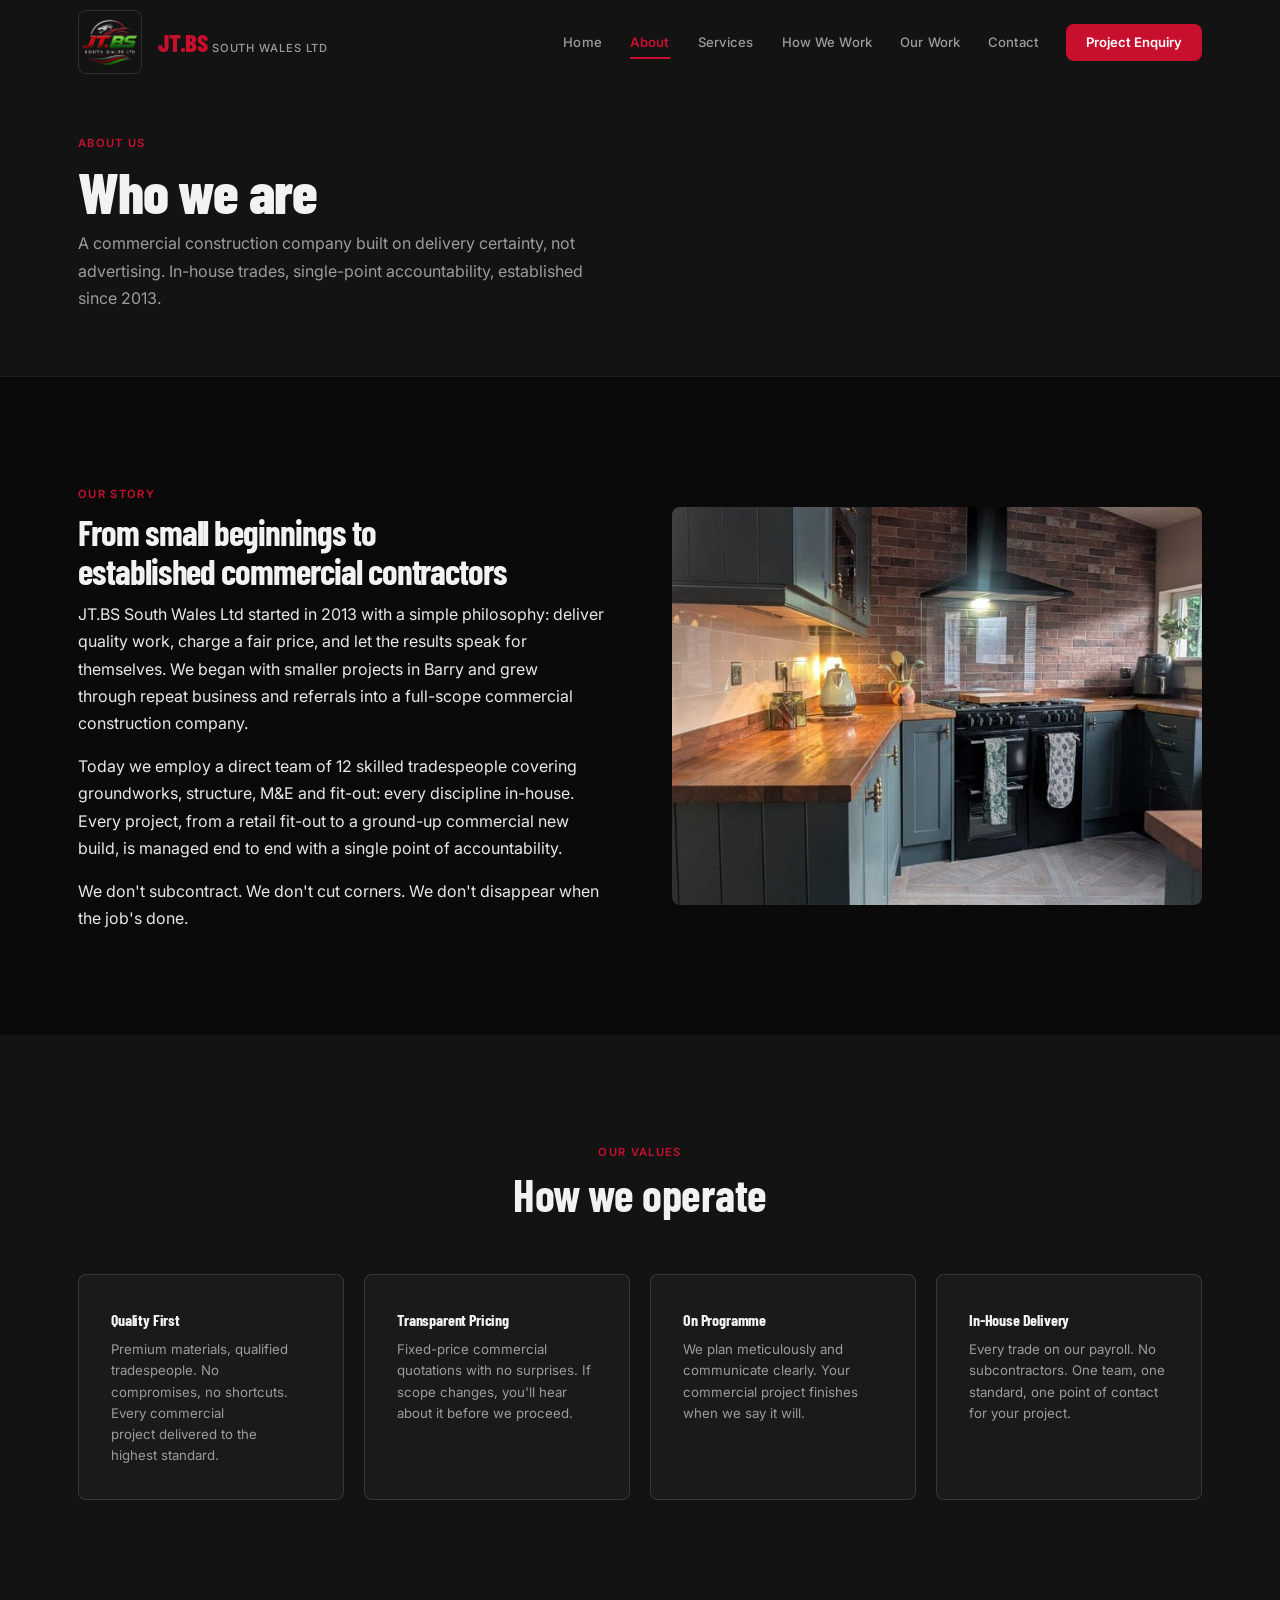
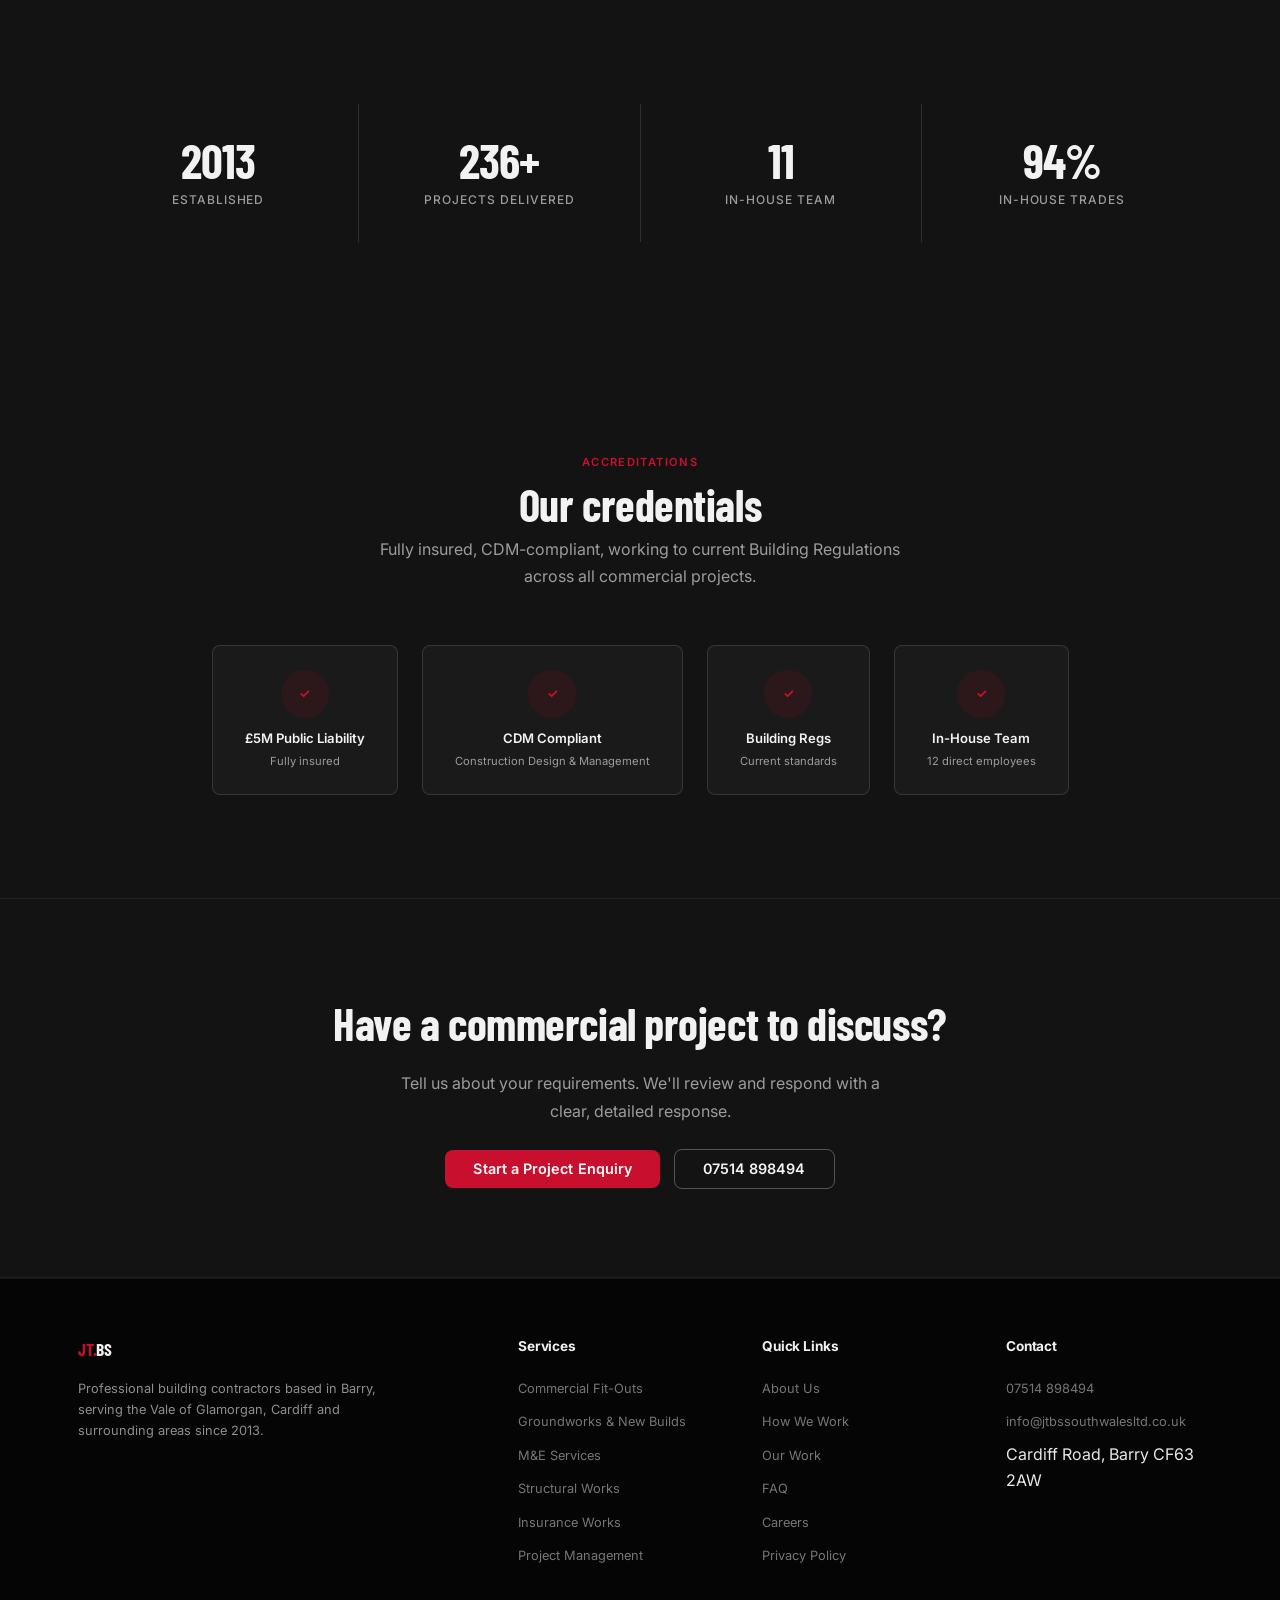
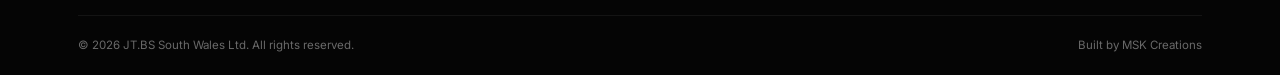
==== about.html @ ac0fc56b "Polish mobile experience, wire Web3Forms key, update contact email Gate 180-frame hero animation off" ====
<!DOCTYPE html>
<html lang="en">
<head>
<meta charset="UTF-8">
<meta name="viewport" content="width=device-width, initial-scale=1.0, viewport-fit=cover">
<title>About Us | JT.BS South Wales Ltd | Commercial Contractors</title>
<meta name="description" content="Learn about JT.BS South Wales Ltd. Commercial construction contractors serving South Wales since 2013. In-house trades across fit-out, groundworks, M&E and structural works.">
<meta name="theme-color" content="#0A0A0A">
<link rel="preconnect" href="https://fonts.googleapis.com">
<link rel="preconnect" href="https://fonts.gstatic.com" crossorigin>
<link href="https://fonts.googleapis.com/css2?family=Barlow+Condensed:wght@600;700;800;900&family=Inter:wght@400;500;600;700&display=swap" rel="stylesheet">
<link rel="stylesheet" href="css/style.css">
<link rel="icon" type="image/x-icon" href="favicon.ico">
<link rel="apple-touch-icon" sizes="180x180" href="images/apple-touch-icon.png">
</head>
<body>

<a href="#main" class="skip-link">Skip to main content</a>

<nav id="nav">
  <div class="container nav-inner">
    <a href="index.html" class="nav-logo">
      <img src="images/logo.png" alt="JT.BS South Wales Ltd">
      <div class="nav-logo-text">
        <strong>JT.BS</strong>
        <span>South Wales Ltd</span>
      </div>
    </a>
    <div class="nav-right">
      <div class="nav-links">
        <a href="index.html">Home</a>
        <a href="about.html">About</a>
        <a href="services.html">Services</a>
        <a href="process.html">How We Work</a>
        <a href="projects.html">Our Work</a>
        <a href="contact.html">Contact</a>
      </div>
      <a href="contact.html" class="nav-cta">Project Enquiry</a>
      <button class="nav-toggle" aria-label="Toggle menu" aria-expanded="false">
        <svg width="24" height="24" viewBox="0 0 24 24" fill="none" stroke="currentColor" stroke-width="2" stroke-linecap="round"><line x1="4" y1="7" x2="20" y2="7"/><line x1="4" y1="12" x2="20" y2="12"/><line x1="4" y1="17" x2="20" y2="17"/></svg>
      </button>
    </div>
  </div>
</nav>

<main id="main">

<!-- PAGE HERO -->
<section class="page-hero">
  <div class="container">
    <span class="tag">About Us</span>
    <h1>Who we are</h1>
    <p>A commercial construction company built on delivery certainty, not advertising. In-house trades, single-point accountability, established since 2013.</p>
  </div>
</section>

<!-- STORY -->
<section class="section">
  <div class="container">
    <div style="display:grid;grid-template-columns:1fr 1fr;gap:clamp(2rem,5vw,4rem);align-items:center">
      <div class="rv">
        <span class="tag">Our Story</span>
        <h2 style="font-size:clamp(1.4rem,3vw,2.2rem);font-weight:700;letter-spacing:-0.03em;line-height:1.1;margin-bottom:.65rem">From small beginnings to established commercial contractors</h2>
        <p>JT.BS South Wales Ltd started in 2013 with a simple philosophy: deliver quality work, charge a fair price, and let the results speak for themselves. We began with smaller projects in Barry and grew through repeat business and referrals into a full-scope commercial construction company.</p>
        <p>Today we employ a direct team of 12 skilled tradespeople covering groundworks, structure, M&E and fit-out: every discipline in-house. Every project, from a retail fit-out to a ground-up commercial new build, is managed end to end with a single point of accountability.</p>
        <p>We don't subcontract. We don't cut corners. We don't disappear when the job's done.</p>
      </div>
      <div class="rv rv-1">
        <img src="images/website/good-6.jpeg" alt="Commercial M&E installation project, electrical and mechanical fit-out" loading="lazy" style="border-radius:var(--radius);width:100%;aspect-ratio:4/3;object-fit:cover">
      </div>
    </div>
  </div>
</section>

<!-- VALUES -->
<section class="section section-alt">
  <div class="container">
    <div class="section-title text-center">
      <span class="tag">Our Values</span>
      <h2>How we operate</h2>
    </div>
    <div style="display:grid;grid-template-columns:repeat(4,1fr);gap:1.25rem">
      <div class="value-card rv">
        <h3>Quality First</h3>
        <p>Premium materials, qualified tradespeople. No compromises, no shortcuts. Every commercial project delivered to the highest standard.</p>
      </div>
      <div class="value-card rv rv-1">
        <h3>Transparent Pricing</h3>
        <p>Fixed-price commercial quotations with no surprises. If scope changes, you'll hear about it before we proceed.</p>
      </div>
      <div class="value-card rv rv-2">
        <h3>On Programme</h3>
        <p>We plan meticulously and communicate clearly. Your commercial project finishes when we say it will.</p>
      </div>
      <div class="value-card rv rv-3">
        <h3>In-House Delivery</h3>
        <p>Every trade on our payroll. No subcontractors. One team, one standard, one point of contact for your project.</p>
      </div>
    </div>
  </div>
</section>

<!-- STATS -->
<section class="section section-alt">
  <div class="container">
    <div class="stats-grid">
      <div class="stat-item rv"><div class="num">2013</div><div class="label">Established</div></div>
      <div class="stat-item rv rv-1"><div class="num">250+</div><div class="label">Projects Delivered</div></div>
      <div class="stat-item rv rv-2"><div class="num">12</div><div class="label">In-House Team</div></div>
      <div class="stat-item rv rv-3"><div class="num">100%</div><div class="label">In-House Trades</div></div>
    </div>
  </div>
</section>

<!-- ACCREDITATIONS -->
<section class="section section-alt">
  <div class="container">
    <div class="section-title text-center">
      <span class="tag">Accreditations</span>
      <h2>Our credentials</h2>
      <p>Fully insured, CDM-compliant, working to current Building Regulations across all commercial projects.</p>
    </div>
    <div style="display:flex;gap:1.5rem;justify-content:center;flex-wrap:wrap;text-align:center">
      <div class="accr-item"><div class="badge">✓</div><strong>£5M Public Liability</strong><span>Fully insured</span></div>
      <div class="accr-item"><div class="badge">✓</div><strong>CDM Compliant</strong><span>Construction Design & Management</span></div>
      <div class="accr-item"><div class="badge">✓</div><strong>Building Regs</strong><span>Current standards</span></div>
      <div class="accr-item"><div class="badge">✓</div><strong>In-House Team</strong><span>12 direct employees</span></div>
    </div>
  </div>
</section>

<!-- CTA -->
<section class="cta-block">
  <div class="container">
    <div class="rv">
      <h2>Have a commercial project to discuss?</h2>
      <p>Tell us about your requirements. We'll review and respond with a clear, detailed response.</p>
      <a href="contact.html" class="btn btn-red">Start a Project Enquiry</a>
      <a href="tel:+447514898494" class="btn btn-outline">07514 898494</a>
    </div>
  </div>
</section>

</main>

<footer>
  <div class="container">
    <div class="footer-grid">
      <div>
        <span class="footer-logo"><span>JT.</span>BS</span>
        <p>Professional building contractors based in Barry, serving the Vale of Glamorgan, Cardiff and surrounding areas since 2013.</p>
      </div>
      <div>
        <h4>Services</h4>
        <ul>
          <li><a href="services.html">Commercial Fit-Outs</a></li>
          <li><a href="services.html">Groundworks & New Builds</a></li>
          <li><a href="services.html">M&E Services</a></li>
          <li><a href="services.html">Structural Works</a></li>
          <li><a href="services.html">Insurance Works</a></li>
          <li><a href="services.html">Project Management</a></li>
        </ul>
      </div>
      <div>
        <h4>Quick Links</h4>
        <ul>
          <li><a href="about.html">About Us</a></li>
          <li><a href="process.html">How We Work</a></li>
          <li><a href="projects.html">Our Work</a></li>
          <li><a href="faq.html">FAQ</a></li>
          <li><a href="careers.html">Careers</a></li>
          <li><a href="privacy.html">Privacy Policy</a></li>
        </ul>
      </div>
      <div>
        <h4>Contact</h4>
        <ul>
          <li><a href="tel:+447514898494">07514 898494</a></li>
          <li><a href="mailto:info@jtbssouthwalesltd.co.uk">info@jtbssouthwalesltd.co.uk</a></li>
          <li>Cardiff Road, Barry CF63 2AW</li>
        </ul>
      </div>
    </div>
    <div class="footer-bot">
      <span>&copy; 2026 JT.BS South Wales Ltd. All rights reserved.</span>
      <span>Built by MSK Creations</span>
    </div>
  </div>
</footer>

<div class="sticky-call">
  <a href="tel:+447514898494" aria-label="Call us on 07514 898494">
    <svg viewBox="0 0 24 24" fill="none" stroke="currentColor" stroke-width="2"><path d="M22 16.92v3a2 2 0 01-2.18 2 19.79 19.79 0 01-8.63-3.07 19.5 19.5 0 01-6-6 19.79 19.79 0 01-3.07-8.67A2 2 0 014.11 2h3a2 2 0 012 1.72 12.84 12.84 0 00.7 2.81 2 2 0 01-.45 2.11L8.09 9.91a16 16 0 006 6l1.27-1.27a2 2 0 012.11-.45 12.84 12.84 0 002.81.7A2 2 0 0122 16.92z"/></svg>
    Call 07514 898494
  </a>
</div>
<script src="js/script.js"></script>
</body>
</html>
---- css/style.css ----
/* =========================================
   JT.BS South Wales Ltd - Corporate Edition
   Black / Red
   ========================================= */

/* ----- RESET & VARIABLES ----- */
*,*::before,*::after{box-sizing:border-box;margin:0;padding:0}
img{display:block;max-width:100%;height:auto}
a{color:inherit;text-decoration:none}
ul{list-style:none}
button{cursor:pointer;font:inherit}
input,textarea,select{font:inherit}

:root{
  --bg:#0A0A0A;
  --alt:#131313;
  --elevated:#1A1A1A;
  --dark:#050505;
  --red:#C8102E;
  --red-hover:#E31B23;
  --red-depth:#8B0000;
  --ink:#F2F2F2;
  --text:#E8E8E8;
  --text-lt:#C8CCD1;
  --muted:#9C9C9C;
  --white:#FFF;
  --border:rgba(255,255,255,0.12);
  --border-lt:rgba(255,255,255,0.06);
  --glass:rgba(10,10,10,0.88);
  --shadow:0 2px 8px rgba(0,0,0,0.5);
  --shadow-lg:0 14px 44px rgba(0,0,0,0.6);
  --shadow-btn:0 4px 20px rgba(200,16,46,0.25);
  --body:"Inter",-apple-system,sans-serif;
  --head:"Barlow Condensed",-apple-system,sans-serif;
  --max-w:1180px;
  --radius:8px;
  --z-sticky:100;
  --z-overlay:200;
}

:focus-visible{outline:2px solid var(--red);outline-offset:2px;border-radius:2px}
html{scroll-behavior:smooth;scroll-padding-top:72px;-webkit-text-size-adjust:100%;text-size-adjust:100%}
body{font-family:var(--body);background:var(--bg);color:var(--text);line-height:1.65;-webkit-font-smoothing:antialiased;overflow-x:hidden}
a,button,[role="button"],input,select,textarea{-webkit-tap-highlight-color:transparent;tap-highlight-color:transparent}

/* ----- UTILITY ----- */
.container{width:100%;max-width:var(--max-w);margin:0 auto;padding:0 28px}
.sr-only{position:absolute;width:1px;height:1px;margin:-1px;overflow:hidden;clip:rect(0,0,0,0);white-space:nowrap;border:0}
.section{padding:clamp(4.5rem,8vw,7rem) 0}
.section-alt{background:var(--alt)}
.section-title{margin-bottom:clamp(2.5rem,5vw,3.5rem)}
.section-title h2{font-size:clamp(1.8rem,3.5vw,2.8rem);font-weight:700;font-family:var(--head);letter-spacing:-0.01em;line-height:1.05;margin-bottom:.5rem;color:var(--ink)}
.section-title p{font-size:1rem;color:var(--muted);max-width:560px;line-height:1.65}
.tag{display:inline-flex;align-items:center;gap:6px;font-size:.7rem;font-weight:600;text-transform:uppercase;letter-spacing:.12em;color:var(--red);margin-bottom:.6rem}
.text-center{text-align:center}
.section-title.text-center p{margin:0 auto;text-align:center}
.chrome{color:var(--ink)}

/* ----- TYPOGRAPHY ----- */
h1,h2,h3{font-family:var(--head);color:var(--ink);text-wrap:balance}
h1{letter-spacing:-0.02em}
h2{letter-spacing:-0.01em}
p{color:var(--text);max-width:65ch;line-height:1.7;text-wrap:pretty}
p+p{margin-top:1rem}

/* ----- SKIP LINK ----- */
.skip-link{position:fixed;top:-100%;left:16px;z-index:1000;background:var(--dark);color:#FFF;padding:12px 20px;border-radius:var(--radius);font-weight:600;font-size:.85rem;border:1px solid rgba(255,255,255,0.15);transition:top .25s}
.skip-link:focus{top:16px}

/* ----- LEGAL / PRIVACY ----- */
.legal-content{max-width:720px;margin:0 auto}
.legal-content h2{font-size:1.5rem;font-weight:700;color:var(--ink);letter-spacing:-0.01em;margin-bottom:.5rem;margin-top:2.5rem}
.legal-content h2:first-child{margin-top:0}
.legal-content p{font-size:.92rem;color:var(--text-lt);line-height:1.7;margin-bottom:.75rem}
.legal-content ul{margin-bottom:1rem;padding-left:1.25rem}
.legal-content ul li{font-size:.92rem;color:var(--text-lt);line-height:1.7;list-style:disc;margin-bottom:.25rem}
.legal-content strong{color:var(--ink)}

/* ----- BUTTONS ----- */
.btn{display:inline-flex;align-items:center;justify-content:center;gap:.6rem;padding:.75rem 1.75rem;border-radius:var(--radius);font-weight:600;font-size:.9rem;border:none;transition:all .3s;letter-spacing:.005em;line-height:1}
.btn-red{background:var(--red);color:var(--white)}
.btn-red:hover{background:var(--red-hover);box-shadow:var(--shadow-btn)}
.btn-outline{background:transparent;color:var(--ink);border:1.5px solid rgba(255,255,255,0.28)}
.btn-outline:hover{background:var(--ink);color:var(--bg);border-color:var(--ink)}
.btn-outline-dark{background:transparent;color:var(--text);border:1.5px solid var(--border)}
.btn-outline-dark:hover{border-color:var(--text);background:var(--elevated);color:var(--ink)}

/* ----- NAVIGATION ----- */
nav{position:fixed;top:0;left:0;width:100%;z-index:var(--z-sticky);padding:.65rem 0;transition:all .35s}
nav.scrolled{background:var(--glass);backdrop-filter:blur(16px);-webkit-backdrop-filter:blur(16px);border-bottom:1px solid var(--border);padding:.5rem 0}
.nav-inner{display:flex;align-items:center;justify-content:space-between}
.nav-logo{display:flex;align-items:center;gap:16px;color:var(--ink)}
.nav-logo img{width:64px;height:64px;border-radius:8px;object-fit:cover;border:1px solid var(--border)}
.nav-logo-text{line-height:1.2}
.nav-logo-text strong{font-family:var(--head);font-size:1.55rem;font-weight:800;letter-spacing:-0.01em;color:var(--red)}
.nav-logo-text span{font-size:.7rem;font-weight:500;color:var(--muted);text-transform:uppercase;letter-spacing:.08em}
.nav-right{display:flex;align-items:center;gap:1.75rem}
.nav-links{display:flex;gap:1.75rem}
.nav-links a{font-size:.82rem;font-weight:500;color:var(--muted);transition:color .3s;padding:.25rem 0;letter-spacing:.01em;position:relative}
body:has(.hero) .nav-links a{color:rgba(255,255,255,0.8)}
body:has(.hero) .nav-links a.active{color:var(--red)}
body:has(.hero) .nav-links a:hover{color:#fff}
body:has(.hero) nav.scrolled .nav-links a{color:var(--muted)}
body:has(.hero) nav.scrolled .nav-links a:hover{color:var(--muted)}
.nav-links a::after{content:'';position:absolute;bottom:-2px;left:0;width:100%;height:2px;background:var(--red);transform:scaleX(0);transform-origin:right;transition:transform .35s cubic-bezier(.22,1,.36,1)}
.nav-links a:hover::after{transform:scaleX(1);transform-origin:left}
.nav-links a.active::after{transform:scaleX(1);background:var(--red)}
.nav-links a:hover{color:var(--ink)}
.nav-links a.active{color:var(--red);font-weight:600}
.nav-cta{font-size:.82rem;font-weight:600;padding:.5rem 1.25rem;background:var(--red);color:var(--white);border-radius:var(--radius);transition:all .3s;white-space:nowrap}
.nav-cta:hover{background:var(--red-hover)}
.nav-toggle{display:none;background:none;border:none;color:var(--muted);padding:6px}
body:has(.hero) .nav-toggle{color:rgba(255,255,255,0.7)}
body:has(.hero) nav.scrolled .nav-toggle{color:var(--muted)}
.nav-toggle svg{display:block}

/* ----- HERO ----- */
.hero{min-height:100dvh;display:flex;align-items:center;position:relative;overflow:hidden;background:var(--dark)}
.hero-bg{position:absolute;inset:0;z-index:0}
.hero-bg img{width:100%;height:100%;object-fit:cover}
.hero-bg::after{content:'';position:absolute;inset:0;background:linear-gradient(135deg,rgba(10,10,10,0.92) 0%,rgba(10,10,10,0.6) 50%,rgba(10,10,10,0.3) 100%);z-index:1}
.hero-content{position:relative;z-index:2;padding-top:4rem}
.hero h1{font-size:clamp(2.8rem,6vw,5rem);font-weight:800;color:#FFF;letter-spacing:-0.02em;line-height:1.02;margin-bottom:1rem;max-width:850px;text-transform:uppercase}
.hero h1 .accent{color:var(--red)}
.hero p{font-size:clamp(1rem,1.3vw,1.12rem);color:rgba(255,255,255,0.65);max-width:500px;margin-bottom:2rem;line-height:1.7}
.hero-actions{display:flex;gap:1rem;flex-wrap:wrap;margin-bottom:3rem}
.hero-stats{display:flex;gap:0;padding-top:2rem;border-top:1px solid rgba(255,255,255,0.12)}
.hero-stat{padding:0 2.5rem;border-right:1px solid rgba(255,255,255,0.12)}
.hero-stat:first-child{padding-left:0}
.hero-stat:last-child{padding-right:0;border-right:none}
.hero-stat strong{display:block;font-size:1.8rem;font-weight:700;color:#FFF;line-height:1;letter-spacing:-0.02em;font-family:var(--head)}
.hero-stat span{font-size:.72rem;color:rgba(255,255,255,0.5);margin-top:4px;display:block;font-weight:500;text-transform:uppercase;letter-spacing:.08em}

/* ----- PAGE HERO ----- */
.page-hero{background:var(--alt);border-bottom:1px solid var(--border-lt);padding:clamp(7rem,10vw,9rem) 0 clamp(3.5rem,5vw,4.5rem)}
.page-hero h1{font-size:clamp(2.4rem,4.5vw,3.6rem);font-weight:800;color:var(--ink);letter-spacing:-0.02em;line-height:1.02;margin-bottom:.6rem}
.page-hero p{font-size:1rem;color:var(--muted);max-width:540px}

/* ----- SERVICE MINI (HOME) ----- */
.services-strip{display:grid;grid-template-columns:repeat(4,1fr);gap:1.25rem}
.service-mini{background:var(--elevated);border:1px solid var(--border);border-radius:var(--radius);padding:2rem 1.75rem;position:relative;overflow:hidden;transition:all .35s}
.service-mini::before{content:'';position:absolute;top:0;left:0;right:0;height:3px;background:var(--red);transform:scaleX(0);transform-origin:left;transition:transform .4s cubic-bezier(.22,1,.36,1)}
.service-mini:hover::before{transform:scaleX(1)}
.service-mini:hover{border-color:rgba(200,16,46,0.3);box-shadow:var(--shadow-lg);transform:translateY(-4px)}
.service-mini .icon{width:40px;height:40px;border-radius:var(--radius);background:rgba(200,16,46,0.1);display:flex;align-items:center;justify-content:center;margin-bottom:1rem;color:var(--red)}
.service-mini .icon svg{width:20px;height:20px}
.service-mini h3{font-size:1.1rem;font-weight:700;margin-bottom:.35rem;letter-spacing:-0.01em;color:var(--ink)}
.service-mini p{font-size:.83rem;color:var(--muted);line-height:1.6}

/* ----- SERVICE DETAIL CARDS ----- */
.service-card{display:grid;grid-template-columns:300px 1fr;gap:2rem;align-items:start;background:var(--elevated);border:1px solid var(--border);border-radius:var(--radius);padding:2rem;position:relative;overflow:hidden;transition:all .35s}
.service-card::before{content:'';position:absolute;top:0;left:0;width:100%;height:3px;background:var(--red)}
.service-card:hover{border-color:rgba(200,16,46,0.2);box-shadow:var(--shadow-lg)}
.service-card-img{width:100%;aspect-ratio:4/3;object-fit:cover;border-radius:calc(var(--radius) - 2px)}
.service-card h3{font-size:1.25rem;font-weight:700;margin-bottom:.45rem;letter-spacing:-0.01em;color:var(--ink)}
.service-card p{font-size:.88rem;color:var(--muted);margin-bottom:.75rem;line-height:1.65}
.service-card ul{display:grid;grid-template-columns:1fr 1fr;gap:.35rem .75rem}
.service-card ul li{font-size:.83rem;color:var(--text-lt);padding-left:1.1rem;position:relative;font-weight:500}
.service-card ul li::before{content:'';position:absolute;left:0;top:7px;width:5px;height:5px;border-radius:50%;background:var(--red);opacity:.6}

/* ----- PROJECT FILTER ----- */
.filter-bar{display:flex;gap:.5rem;justify-content:center;flex-wrap:wrap;margin-bottom:1.5rem}
.filter-btn{padding:.45rem 1.1rem;border:1.5px solid var(--border);background:var(--elevated);color:var(--muted);border-radius:50px;font-size:.78rem;font-weight:600;cursor:pointer;transition:all .3s}
.filter-btn:hover{border-color:var(--red);color:var(--red)}
.filter-btn.active{background:var(--red);color:var(--white);border-color:var(--red)}
.gallery-grid .project-card{transition:opacity .4s,transform .4s}

/* ----- GALLERY ----- */
.gallery-grid{display:grid;grid-template-columns:1fr 1fr 1fr;gap:1.25rem}

/* ----- VIDEO GRID ----- */
.video-grid{display:grid;grid-template-columns:1fr 1fr;gap:1.25rem;max-width:760px;margin:0 auto}
.video-card{background:var(--dark);border-radius:var(--radius);overflow:hidden;aspect-ratio:16/9;border:1px solid var(--border-lt)}
.video-card video{width:100%;height:100%;object-fit:cover;display:block}
.project-card{position:relative;border-radius:var(--radius);overflow:hidden;aspect-ratio:16/10;cursor:pointer;background:var(--elevated);border:1px solid var(--border-lt)}
.project-card img{width:100%;height:100%;object-fit:cover;transition:transform .7s}
.project-card:hover img{transform:scale(1.06)}
.project-card .overlay{position:absolute;inset:0;background:linear-gradient(to top,rgba(10,10,10,0.95) 0%,rgba(10,10,10,0.35) 60%,transparent 100%);opacity:0;transition:opacity .35s;display:flex;flex-direction:column;justify-content:flex-end;padding:1.5rem}
.project-card:hover .overlay{opacity:1}
.project-card .overlay h3{color:var(--white);font-size:1rem;font-weight:700}
.project-card .overlay p{color:rgba(255,255,255,0.5);font-size:.8rem;margin-top:3px}
.project-card .overlay .project-tag{display:inline-block;padding:2px 10px;border-radius:20px;background:var(--red);color:var(--white);font-size:.62rem;font-weight:600;text-transform:uppercase;letter-spacing:.06em;margin-bottom:.4rem;width:fit-content}
/* Touch devices have no hover — keep the project card overlay visible */
@media(hover:none),(pointer:coarse){
  .project-card .overlay{opacity:1}
}

/* ----- STATS ----- */
.stats-grid{display:flex;gap:0;justify-content:center}
.stat-item{text-align:center;padding:2rem 3rem;border-right:1px solid var(--border);flex:1}
.stat-item:last-child{border-right:none}
.stat-item .num{font-size:clamp(2rem,4vw,3rem);font-weight:700;color:var(--ink);line-height:1;letter-spacing:-0.02em;font-family:var(--head)}
.stat-item .label{font-size:.75rem;color:var(--muted);margin-top:6px;font-weight:500;text-transform:uppercase;letter-spacing:.08em}

/* ----- VALUE CARDS ----- */
.value-card{background:var(--elevated);border:1px solid var(--border);border-radius:var(--radius);padding:2rem;transition:all .35s}
.value-card:hover{box-shadow:var(--shadow-lg);transform:translateY(-3px);border-color:rgba(200,16,46,0.2)}
.value-card h3{font-size:1rem;font-weight:700;margin-bottom:.35rem;letter-spacing:-0.01em;color:var(--ink)}
.value-card p{font-size:.83rem;color:var(--muted);line-height:1.6}

/* ----- TESTIMONIALS ----- */
.testi{background:var(--elevated);border-radius:var(--radius);padding:1.75rem 1.75rem 1.75rem 2.25rem;position:relative;transition:all .35s;border-left:4px solid var(--red)}
.testi:hover{box-shadow:var(--shadow-lg);transform:translateY(-3px);border-left-color:var(--red-hover)}
.testi blockquote{font-size:1rem;color:var(--text);line-height:1.75;margin-bottom:1rem;font-style:normal}
.testi blockquote::before{content:'\201C';color:var(--red);font-size:2.2rem;font-weight:800;font-family:var(--head);margin-right:4px;line-height:0;vertical-align:-6px;display:inline}
.testi footer{font-size:.95rem;font-weight:700;color:var(--red);padding-top:.65rem}
.testi footer span{display:block;font-weight:400;color:var(--muted);font-size:.78rem;margin-top:3px}

/* ----- ACCREDITATIONS ----- */
.accr-strip{display:flex;gap:1.5rem;justify-content:center;flex-wrap:wrap}
.accr-item{text-align:center;padding:1.5rem 2rem;background:var(--elevated);border:1px solid var(--border);border-radius:var(--radius);min-width:120px;transition:all .3s}
.accr-item:hover{box-shadow:var(--shadow);transform:translateY(-2px);border-color:rgba(200,16,46,0.2)}
.accr-item .badge{width:48px;height:48px;margin:0 auto .65rem;background:rgba(200,16,46,0.1);border-radius:50%;display:flex;align-items:center;justify-content:center;font-size:.8rem;font-weight:700;color:var(--red)}
.accr-item strong{display:block;font-size:.82rem;color:var(--ink);font-weight:600;margin-bottom:2px}
.accr-item span{font-size:.7rem;color:var(--muted);display:block}

/* ----- STICKY CALL BUTTON (mobile) ----- */
.sticky-call{display:none;position:fixed;bottom:0;left:0;width:100%;z-index:999;background:var(--dark);border-top:2px solid var(--red);padding:0}
.sticky-call a{display:flex;align-items:center;justify-content:center;gap:.5rem;padding:.75rem 1rem;color:#fff;font-size:.95rem;font-weight:700;font-family:var(--body);text-decoration:none;width:100%;min-height:48px}
.sticky-call a svg{width:18px;height:18px;flex-shrink:0}
.sticky-call a:hover{background:rgba(255,255,255,0.05)}

/* ----- CTA ----- */
.cta-block{background:var(--alt);border-top:1px solid var(--border-lt);border-bottom:1px solid var(--border-lt);padding:clamp(4rem,7vw,5.5rem) 0;text-align:center}
.cta-block h2{color:var(--ink);font-size:clamp(1.8rem,3.5vw,2.8rem);font-weight:700;letter-spacing:-0.01em;margin-bottom:.6rem}
.cta-block p{color:var(--muted);margin:0 auto 1.5rem;max-width:480px;font-size:1rem}
.cta-block .btn-red{margin-right:.6rem}

/* ----- CONTACT FORM ----- */
.contact-grid{display:grid;grid-template-columns:1fr 1fr;gap:3rem;align-items:start}
.form-group{margin-bottom:1.15rem}
.form-group label{display:block;font-size:.82rem;font-weight:600;color:var(--text-lt);margin-bottom:.3rem}
.form-group input,.form-group textarea,.form-group select{width:100%;padding:.7rem .9rem;border:1px solid var(--border);border-radius:var(--radius);font-size:.88rem;color:var(--text-lt);background:var(--elevated);transition:border-color .25s,box-shadow .25s}
.form-group input:focus,.form-group textarea:focus,.form-group select:focus{outline:none;border-color:var(--red);box-shadow:0 0 0 3px rgba(200,16,46,0.12)}
.form-group textarea{min-height:120px;resize:vertical}
.form-group input::placeholder,.form-group textarea::placeholder{color:var(--muted)}
.cd-item{display:flex;gap:1rem;margin-bottom:1.25rem}
.cd-item .icon{width:40px;height:40px;border-radius:50%;background:rgba(200,16,46,0.1);display:flex;align-items:center;justify-content:center;flex-shrink:0;color:var(--red)}
.cd-item .icon svg{width:16px;height:16px}
.cd-item h3{font-size:.9rem;font-weight:700;margin-bottom:.15rem;color:var(--ink)}
.cd-item p{font-size:.82rem;color:var(--muted);line-height:1.5}
.cd-item a{color:var(--red);font-weight:600;transition:color .25s}
.cd-item a:hover{color:var(--red-hover)}

/* ----- FAQ ----- */
.faq-list{max-width:760px;margin:0 auto;display:flex;flex-direction:column;gap:.5rem}
.faq-item{border:1px solid var(--border);border-radius:var(--radius);overflow:hidden;background:var(--elevated);transition:border-color .3s}
.faq-item:hover{border-color:rgba(200,16,46,0.2)}
.faq-item details{transition:all .3s}
.faq-item summary{list-style:none;display:flex;align-items:center;justify-content:space-between;gap:.75rem;padding:1.15rem 1.5rem;cursor:pointer;font-weight:600;font-size:.93rem;color:var(--ink);letter-spacing:.005em;transition:color .3s}
.faq-item summary::-webkit-details-marker{display:none}
.faq-item summary:hover{color:var(--red)}
.faq-item summary svg{flex-shrink:0;transition:transform .35s cubic-bezier(.22,1,.36,1);color:var(--muted)}
.faq-item details[open] summary svg{transform:rotate(-180deg)}
.faq-item details[open] summary{color:var(--red)}
.faq-answer{padding:0 1.5rem 1.15rem;border-top:1px solid var(--border-lt)}
.faq-answer p{font-size:.88rem;color:var(--muted);line-height:1.7;margin-top:1rem}

/* ----- PROCESS STEPS ----- */
.process-steps{max-width:780px;margin:0 auto;display:flex;flex-direction:column;gap:.5rem}
.process-step{display:flex;gap:1.5rem;padding:1.75rem 2rem;background:var(--elevated);border:1px solid var(--border);border-radius:var(--radius);transition:all .35s;align-items:flex-start}
.process-step:hover{box-shadow:var(--shadow-lg);border-color:rgba(200,16,46,0.2);transform:translateX(4px)}
.ps-num{font-family:var(--head);font-size:2.2rem;font-weight:900;color:var(--red);line-height:1;flex-shrink:0;min-width:48px;letter-spacing:-0.03em}
.ps-body h3{font-size:1.15rem;font-weight:700;margin-bottom:.25rem;color:var(--ink);letter-spacing:-0.01em}
.ps-body p{font-size:.88rem;color:var(--muted);line-height:1.65}

/* ----- FOOTER ----- */
footer{background:var(--dark);border-top:1px solid rgba(255,255,255,0.06);padding:3.5rem 0 0}
.footer-grid{display:grid;grid-template-columns:2fr 1fr 1fr 1fr;gap:3rem}
footer h4{font-size:.85rem;font-weight:700;color:#F0F0F0;margin-bottom:1rem;letter-spacing:-0.01em}
footer p{font-size:.8rem;color:rgba(255,255,255,0.55);max-width:300px;line-height:1.65}
footer ul li{margin-bottom:.45rem}
footer ul a{color:rgba(255,255,255,0.45);font-size:.8rem;transition:color .3s}
footer ul a:hover{color:#FFF}
.footer-bot{border-top:1px solid rgba(255,255,255,0.06);margin-top:2.5rem;padding:1.25rem 0;display:flex;justify-content:space-between;align-items:center;font-size:.72rem;color:rgba(255,255,255,0.4);flex-wrap:wrap;gap:1rem}
.footer-logo{font-family:var(--head);font-weight:700;color:#F0F0F0;font-size:1.1rem;letter-spacing:-0.01em;margin-bottom:.85rem;display:block}
.footer-logo span{color:var(--red)}

/* ----- BEFORE/AFTER SLIDER ----- */
.ba-carousel{position:relative;max-width:620px;margin:0 auto;min-height:220px}
.ba-carousel .ba-container{position:absolute;inset:0;width:100%;opacity:0;visibility:hidden;pointer-events:none;transition:opacity .4s ease,visibility .4s ease}
.ba-carousel .ba-container.active{position:relative;opacity:1;visibility:visible;pointer-events:auto}
.ba-container{position:relative;overflow:hidden;cursor:ew-resize;user-select:none;-webkit-user-select:none;border-radius:12px;aspect-ratio:16/11;min-height:200px;background:var(--dark)}
.ba-nav{display:flex;align-items:center;justify-content:center;gap:1.25rem;margin-top:1.25rem}
.ba-nav-btn{display:inline-flex;align-items:center;gap:.35rem;background:none;border:1px solid var(--border);border-radius:8px;padding:.5rem 1.1rem;font-family:var(--body);font-size:.85rem;font-weight:600;color:var(--muted);cursor:pointer;transition:all .25s ease}
.ba-nav-btn:hover{color:var(--ink);border-color:var(--red)}
.ba-nav-btn:active{transform:scale(.97)}
.ba-dots{display:flex;gap:.55rem}
.ba-dot{width:10px;height:10px;border-radius:50%;border:1.5px solid rgba(255,255,255,.35);background:transparent;cursor:pointer;padding:0;transition:all .3s ease}
.ba-dot:hover{border-color:var(--red)}
.ba-dot.active{background:var(--red);border-color:var(--red)}
.ba-before{position:absolute;inset:0;z-index:1}
.ba-container img{position:absolute;top:0;left:0;width:100%;height:100%;object-fit:cover;pointer-events:none;display:block}
.ba-after{position:absolute;top:0;right:0;bottom:0;width:50%;overflow:hidden;z-index:2}
.ba-handle{position:absolute;top:50%;left:50%;z-index:4;width:44px;height:44px;border-radius:50%;background:#fff;border:2px solid #fff;display:flex;align-items:center;justify-content:center;cursor:ew-resize;color:#111;box-shadow:0 2px 8px rgba(0,0,0,.3);transition:transform .25s,box-shadow .25s;padding:0;transform:translate(-50%,-50%)}
.ba-handle:hover{box-shadow:0 4px 16px rgba(0,0,0,.4);transform:translate(-50%,-50%) scale(1.1)}
.ba-handle svg{width:20px;height:20px}
.ba-label{position:absolute;bottom:1rem;z-index:3;padding:.35rem .85rem;background:rgba(0,0,0,.6);color:#fff;font-size:.75rem;font-weight:500;border-radius:6px;backdrop-filter:blur(4px);-webkit-backdrop-filter:blur(4px);pointer-events:none;text-transform:uppercase;letter-spacing:.06em}
.ba-label-left{left:1rem}
.ba-label-right{right:1rem}
@media(prefers-reduced-motion:reduce){
  .ba-container{cursor:default}
  .ba-handle{opacity:0;pointer-events:none}
}

/* ----- ANIMATIONS ----- */
@media(prefers-reduced-motion:no-preference){
  .rv{opacity:0;transform:translateY(24px);transition:opacity .65s cubic-bezier(.22,1,.36,1),transform .65s cubic-bezier(.22,1,.36,1)}
  .rv.vis{opacity:1;transform:translateY(0)}
  .rv-right{transform:translateX(56px)}
  .rv-1{transition-delay:.08s}
  .rv-2{transition-delay:.16s}
  .rv-3{transition-delay:.24s}
  .rv-4{transition-delay:.32s}
}
@media(prefers-reduced-motion:reduce){
  .rv{opacity:1;transform:none}
}

/* ===== RESPONSIVE ===== */
@media(max-width:1100px){
  .services-strip,.footer-grid{grid-template-columns:1fr 1fr}
}
@media(max-width:1024px){
  .gallery-grid{grid-template-columns:1fr 1fr}
  .video-grid{grid-template-columns:1fr 1fr}
  .service-card{grid-template-columns:1fr}
  .service-card-img{aspect-ratio:16/8}
  .stats-grid{gap:0}
  .stat-item{padding:1.5rem 2rem}
}
@media(max-width:900px){
  .nav-links{display:none}
  .nav-toggle{display:block;width:44px;height:44px}
  html.nav-open,html.nav-open body{overflow:hidden}
  .nav-open .nav-links{display:flex;flex-direction:column;position:fixed;top:0;left:0;width:100vw;height:100dvh;background:var(--bg);justify-content:center;align-items:center;gap:2.5rem;z-index:200}
  .nav-open .nav-links a{font-size:1.1rem;color:var(--muted)}
  .nav-open .nav-links a.active{color:var(--red)}
  .nav-open .nav-toggle{position:relative;z-index:201}
  .contact-grid{grid-template-columns:1fr}
  .stats-grid{flex-wrap:wrap}
  .stat-item{border-right:none;padding:1rem 1.5rem;flex:1 1 45%}
  .stat-item:nth-child(2){border-right:none}
  .hero-stats{gap:1.5rem;flex-wrap:wrap}
  .hero-stat{padding:0 1.5rem}
  .service-card ul{grid-template-columns:1fr}
  div[style*="grid-template-columns:1fr 1fr"][style*="gap:clamp"]{grid-template-columns:1fr!important}
  div[style*="grid-template-columns:repeat(4,1fr)"]{grid-template-columns:1fr 1fr!important;gap:1rem!important}
}
@media(max-width:600px){
  .gallery-grid,.video-grid,.services-strip,.footer-grid{grid-template-columns:1fr}
  .container{padding:0 20px}
  input,textarea,select{font-size:16px}
  .sticky-call{padding-bottom:env(safe-area-inset-bottom,0px)}
  .filter-btn{min-height:40px;display:inline-flex;align-items:center;justify-content:center}
  .ba-dot{width:16px;height:16px}
  .stats-grid{flex-direction:column;gap:0}
  .stat-item{border-right:none;border-bottom:1px solid var(--border);padding:1.25rem;flex:1 1 auto}
  .stat-item:last-child{border-bottom:none}
  .hero-stats{flex-direction:column;gap:.75rem}
  .hero-stat{padding:.75rem 0;border-right:none;border-bottom:1px solid var(--border)}
  .hero-stat:last-child{border-bottom:none}
  .hero-actions{flex-direction:column}
  .hero-actions .btn{width:100%;justify-content:center;min-height:44px}
  .nav-cta{display:none}
  .cta-block .btn{width:100%;justify-content:center;margin-bottom:.5rem;min-height:44px}
  .cta-block .btn-red{margin-right:0}
  .sticky-call{display:flex}
  .footer-bot{padding-bottom:3.5rem}
  .footer-bot{flex-direction:column;text-align:center}
  .hero h1{font-size:2.4rem}
  .sticky-call{display:flex}
  .page-hero h1{font-size:2rem}
  .service-card{grid-template-columns:1fr}
  /* collapse inline 4-col values to 1 col */
  div[style*="grid-template-columns:repeat(4,1fr)"]{grid-template-columns:1fr!important}
  /* collapse inline 2-col grids without gap:clamp */
  div[style*="grid-template-columns:1fr 1fr"]{grid-template-columns:1fr!important}
  /* process steps: tighter padding on mobile */
  .process-step{padding:1.25rem 1.25rem}
  /* filter bar: tighter buttons on mobile */
  .filter-btn{padding:.35rem .85rem;font-size:.72rem}
  /* faq items: tighter padding on mobile */
  .faq-item summary{padding:.9rem 1.1rem}
  .faq-answer{padding:0 1.1rem .9rem}
}
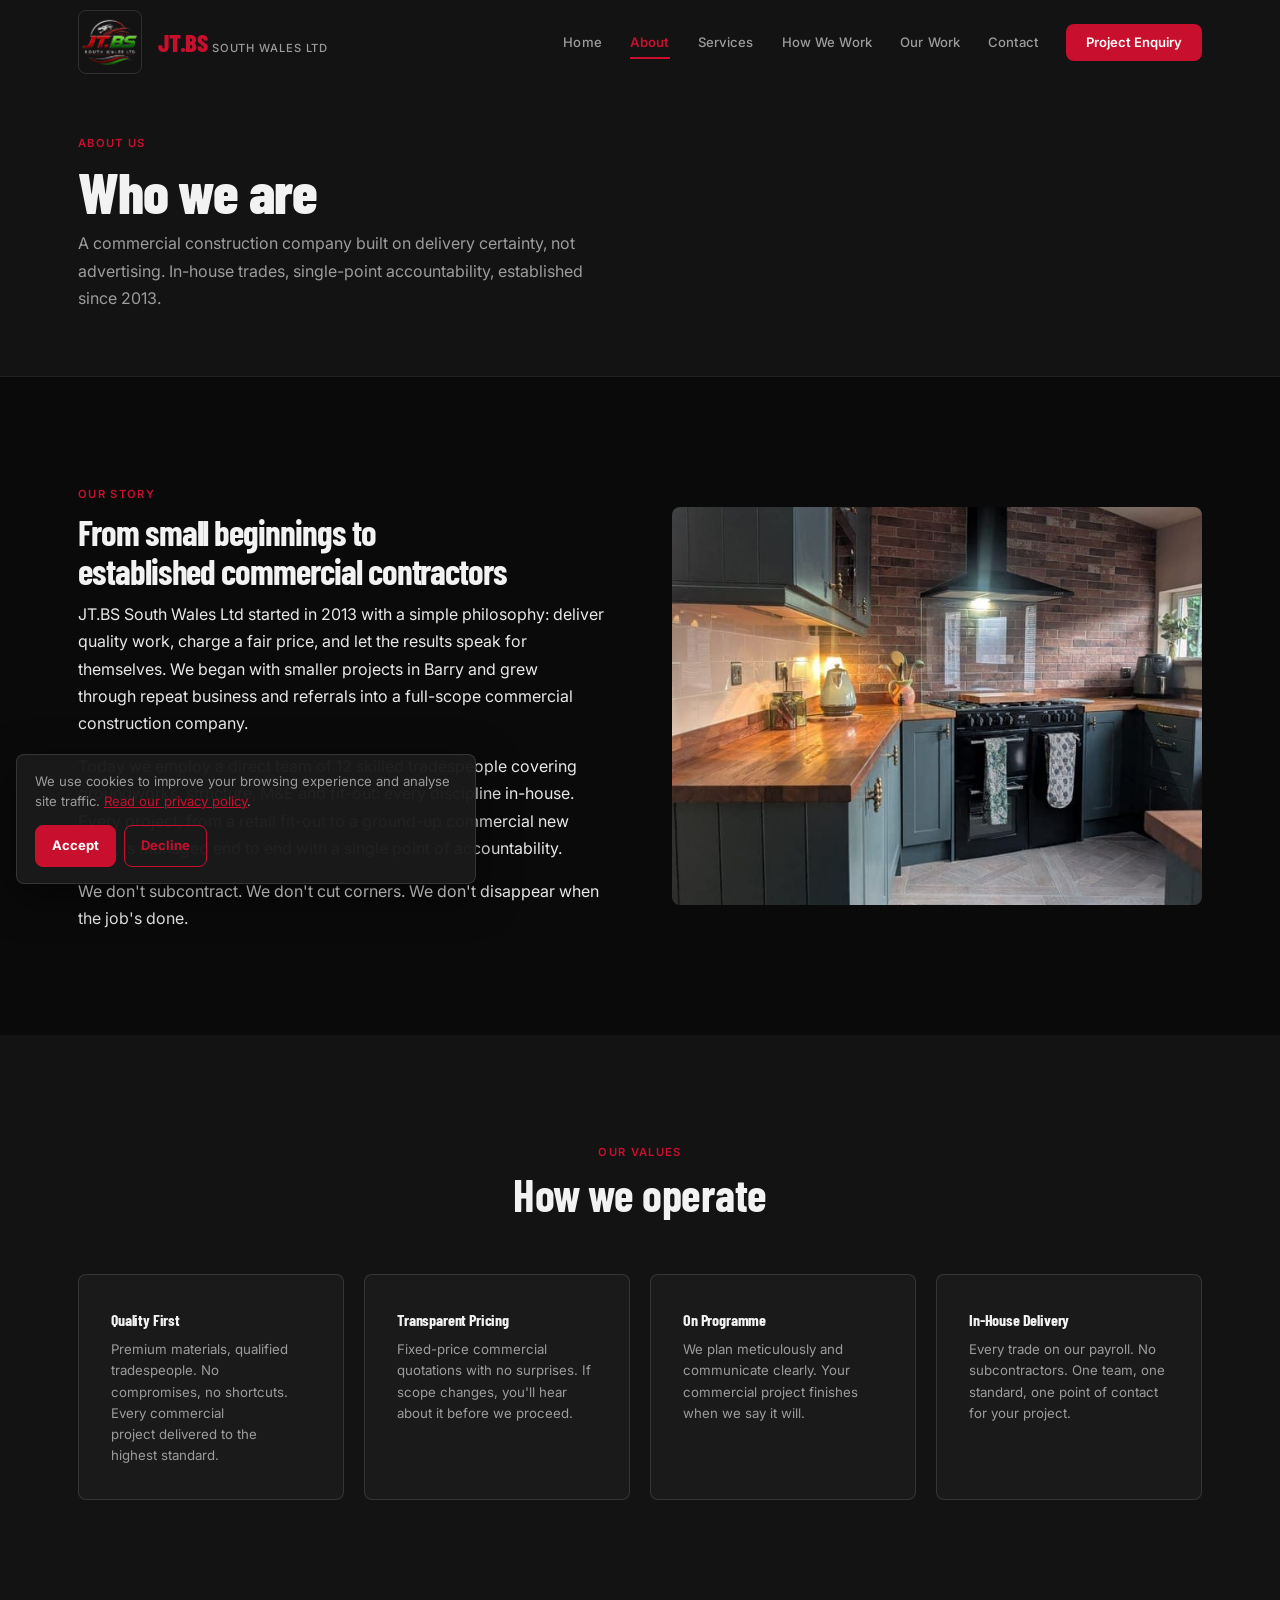
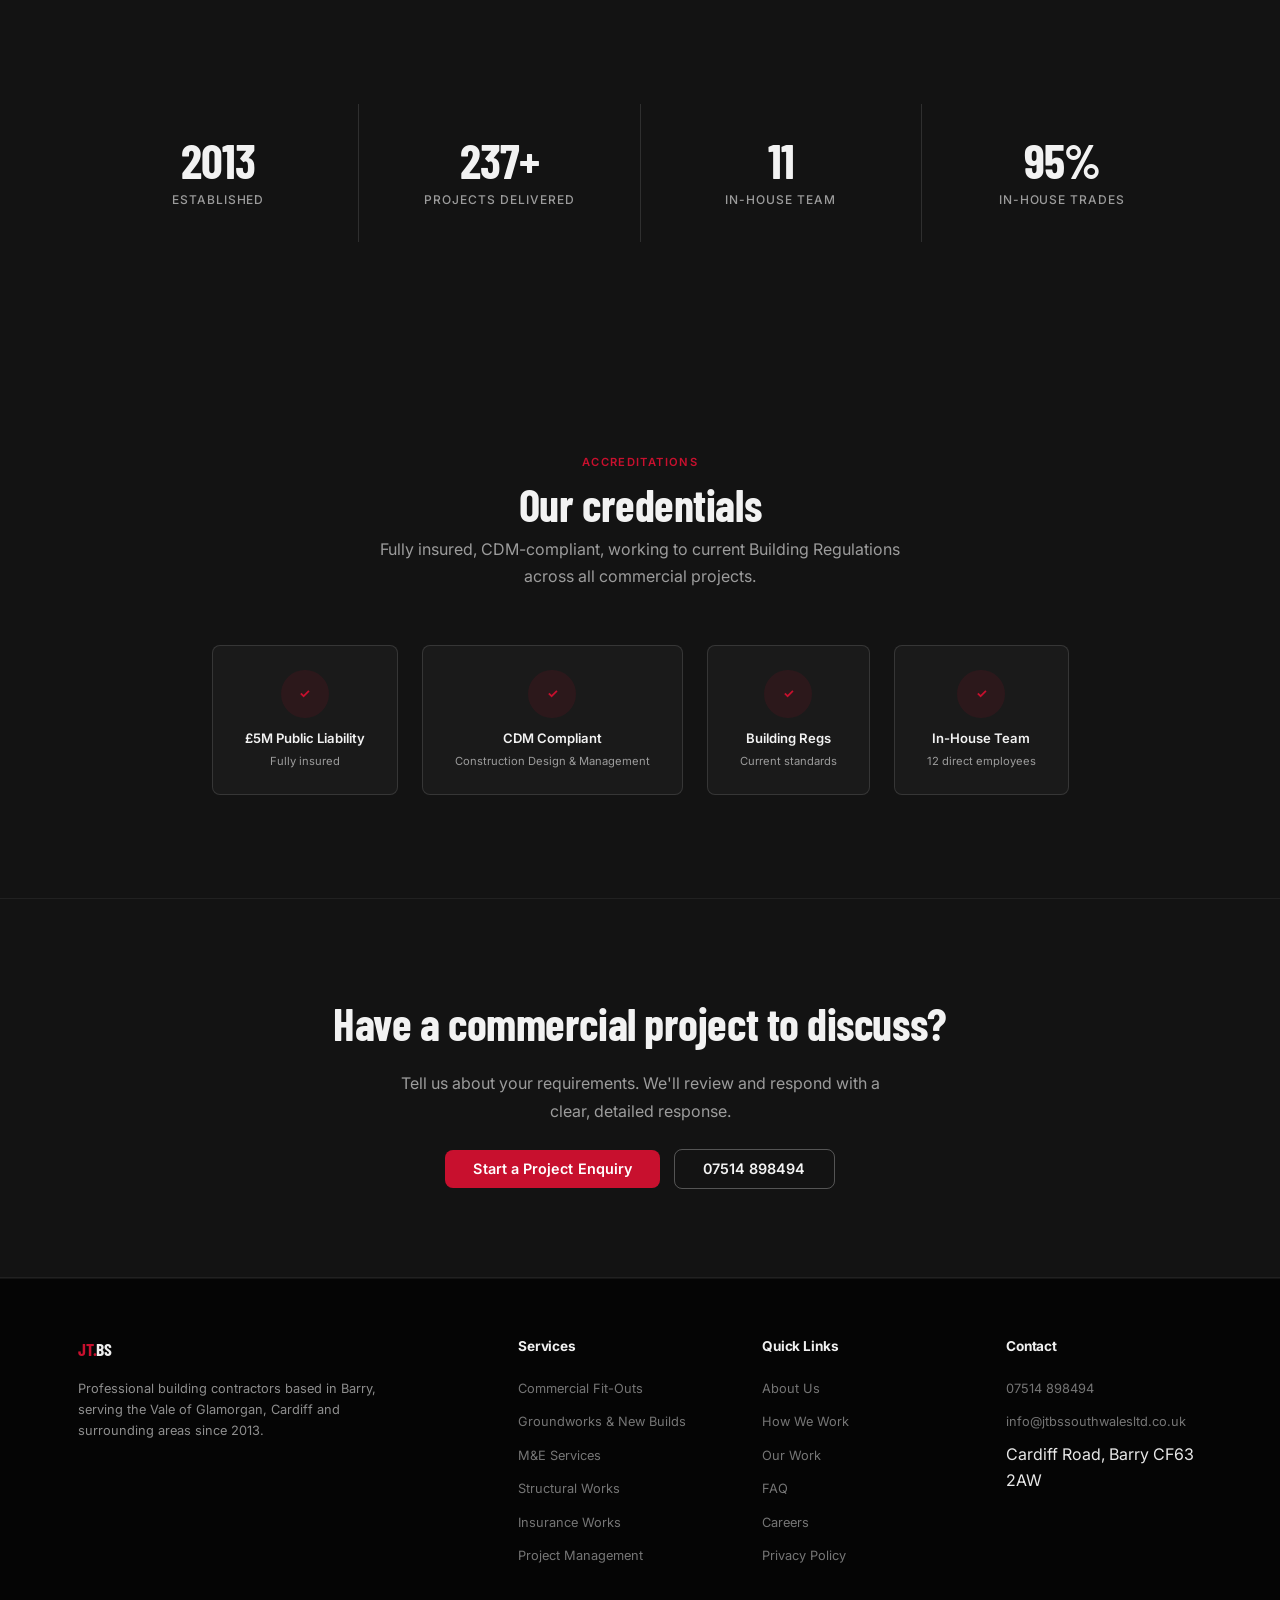
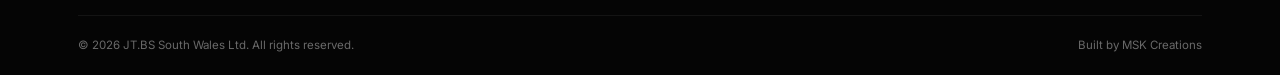
==== commit 5d073700: "version script.js include (?v=2) to bust stale cached copies Co-Authored-By: Claude Sonnet 4.6 <nore" ====
--- a/about.html
+++ b/about.html
@@ -194,6 +194,6 @@
     Call 07514 898494
   </a>
 </div>
-<script src="js/script.js"></script>
+<script src="js/script.js?v=2"></script>
 </body>
 </html>
--- a/css/style.css
+++ b/css/style.css
@@ -39,8 +39,8 @@
 }
 
 :focus-visible{outline:2px solid var(--red);outline-offset:2px;border-radius:2px}
-html{scroll-behavior:smooth;scroll-padding-top:72px;-webkit-text-size-adjust:100%;text-size-adjust:100%}
-body{font-family:var(--body);background:var(--bg);color:var(--text);line-height:1.65;-webkit-font-smoothing:antialiased;overflow-x:hidden}
+html{scroll-behavior:smooth;scroll-padding-top:72px;-webkit-text-size-adjust:100%;text-size-adjust:100%;overflow-x:hidden;overscroll-behavior-x:none}
+body{font-family:var(--body);background:var(--bg);color:var(--text);line-height:1.65;-webkit-font-smoothing:antialiased;overflow-x:hidden;overscroll-behavior-x:none}
 a,button,[role="button"],input,select,textarea{-webkit-tap-highlight-color:transparent;tap-highlight-color:transparent}
 
 /* ----- UTILITY ----- */
@@ -117,7 +117,7 @@
 /* ----- HERO ----- */
 .hero{min-height:100dvh;display:flex;align-items:center;position:relative;overflow:hidden;background:var(--dark)}
 .hero-bg{position:absolute;inset:0;z-index:0}
-.hero-bg img{width:100%;height:100%;object-fit:cover}
+.hero-bg img,.hero-bg video{width:100%;height:100%;object-fit:cover;will-change:transform;transform:translateZ(0)}
 .hero-bg::after{content:'';position:absolute;inset:0;background:linear-gradient(135deg,rgba(10,10,10,0.92) 0%,rgba(10,10,10,0.6) 50%,rgba(10,10,10,0.3) 100%);z-index:1}
 .hero-content{position:relative;z-index:2;padding-top:4rem}
 .hero h1{font-size:clamp(2.8rem,6vw,5rem);font-weight:800;color:#FFF;letter-spacing:-0.02em;line-height:1.02;margin-bottom:1rem;max-width:850px;text-transform:uppercase}
@@ -214,6 +214,37 @@
 .accr-item strong{display:block;font-size:.82rem;color:var(--ink);font-weight:600;margin-bottom:2px}
 .accr-item span{font-size:.7rem;color:var(--muted);display:block}
 
+/* ----- COOKIE CONSENT BANNER ----- */
+.cookie-banner{
+  position:fixed;left:16px;bottom:16px;z-index:1200;max-width:460px;
+  display:flex;align-items:center;justify-content:space-between;gap:14px;flex-wrap:wrap;
+  padding:16px 18px;border-radius:var(--radius);
+  background:rgba(26,26,26,.97);border:1px solid var(--border);
+  box-shadow:0 12px 40px rgba(0,0,0,.5);
+  color:var(--ink);
+  opacity:0;transform:translateY(16px);pointer-events:none;
+  transition:opacity .35s cubic-bezier(.22,1,.36,1),transform .35s cubic-bezier(.22,1,.36,1);
+}
+.cookie-banner.show{opacity:1;transform:translateY(0);pointer-events:auto}
+.cookie-text{font-size:.82rem;line-height:1.55;color:var(--muted);margin:0;flex:1 1 240px}
+.cookie-text a{color:var(--red);text-decoration:underline}
+.cookie-actions{display:flex;gap:8px;flex-shrink:0}
+.cookie-btn{
+  font:inherit;font-size:.82rem;font-weight:700;cursor:pointer;
+  padding:9px 16px;border-radius:var(--radius);border:1px solid var(--red);
+  background:transparent;color:var(--red);transition:background .25s ease,color .25s ease;
+}
+.cookie-btn:hover{background:rgba(200,16,46,.12)}
+.cookie-btn-accept{background:var(--red);color:#fff;border-color:var(--red)}
+.cookie-btn-accept:hover{background:#a80d27;color:#fff}
+.cookie-btn:focus-visible{outline:2px solid var(--red);outline-offset:2px}
+@media(max-width:600px){
+  .cookie-banner{left:10px;right:10px;bottom:calc(68px + env(safe-area-inset-bottom,0px))}
+  .cookie-text{flex:1 1 100%}
+  .cookie-actions{width:100%}
+  .cookie-btn{flex:1;text-align:center}
+}
+
 /* ----- STICKY CALL BUTTON (mobile) ----- */
 .sticky-call{display:none;position:fixed;bottom:0;left:0;width:100%;z-index:999;background:var(--dark);border-top:2px solid var(--red);padding:0}
 .sticky-call a{display:flex;align-items:center;justify-content:center;gap:.5rem;padding:.75rem 1rem;color:#fff;font-size:.95rem;font-weight:700;font-family:var(--body);text-decoration:none;width:100%;min-height:48px}
@@ -280,7 +311,7 @@
 .ba-carousel{position:relative;max-width:620px;margin:0 auto;min-height:220px}
 .ba-carousel .ba-container{position:absolute;inset:0;width:100%;opacity:0;visibility:hidden;pointer-events:none;transition:opacity .4s ease,visibility .4s ease}
 .ba-carousel .ba-container.active{position:relative;opacity:1;visibility:visible;pointer-events:auto}
-.ba-container{position:relative;overflow:hidden;cursor:ew-resize;user-select:none;-webkit-user-select:none;border-radius:12px;aspect-ratio:16/11;min-height:200px;background:var(--dark)}
+.ba-container{position:relative;overflow:hidden;cursor:ew-resize;touch-action:none;user-select:none;-webkit-user-select:none;border-radius:12px;aspect-ratio:16/11;min-height:200px;background:var(--dark)}
 .ba-nav{display:flex;align-items:center;justify-content:center;gap:1.25rem;margin-top:1.25rem}
 .ba-nav-btn{display:inline-flex;align-items:center;gap:.35rem;background:none;border:1px solid var(--border);border-radius:8px;padding:.5rem 1.1rem;font-family:var(--body);font-size:.85rem;font-weight:600;color:var(--muted);cursor:pointer;transition:all .25s ease}
 .ba-nav-btn:hover{color:var(--ink);border-color:var(--red)}
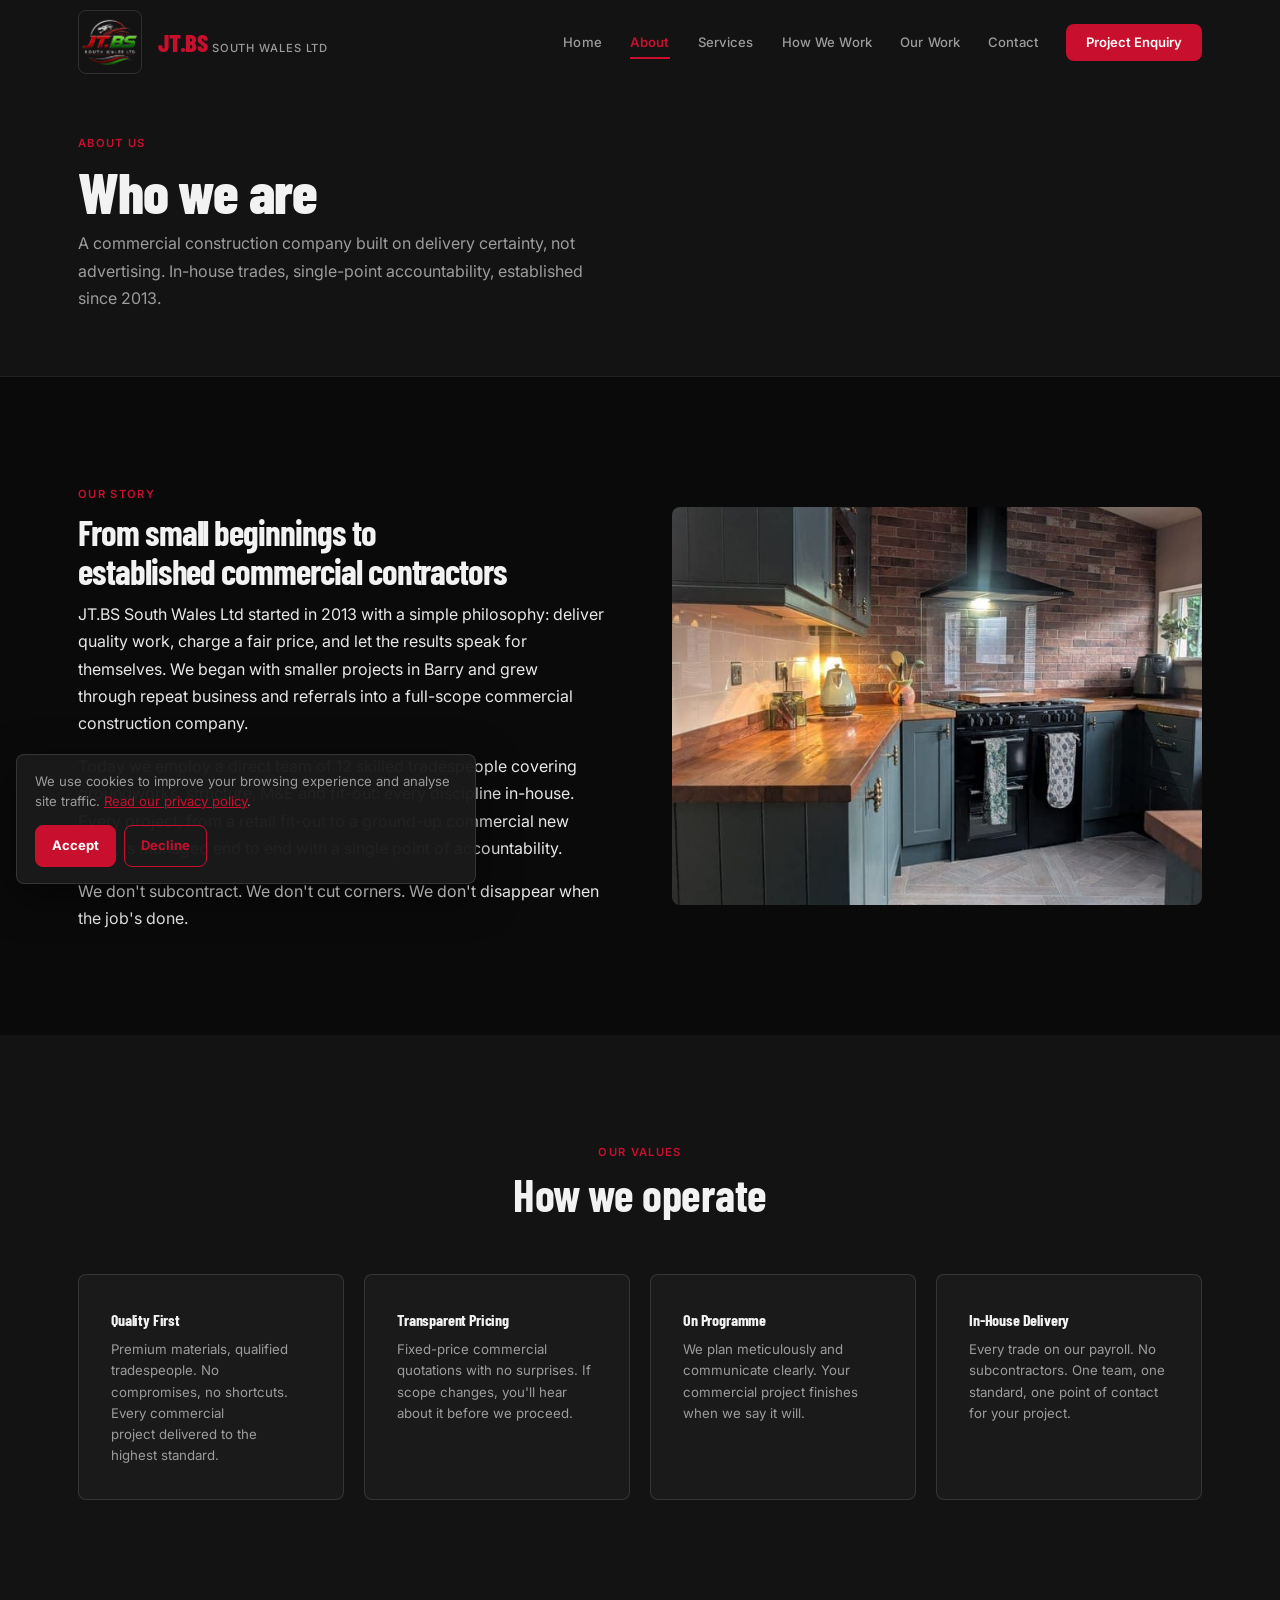
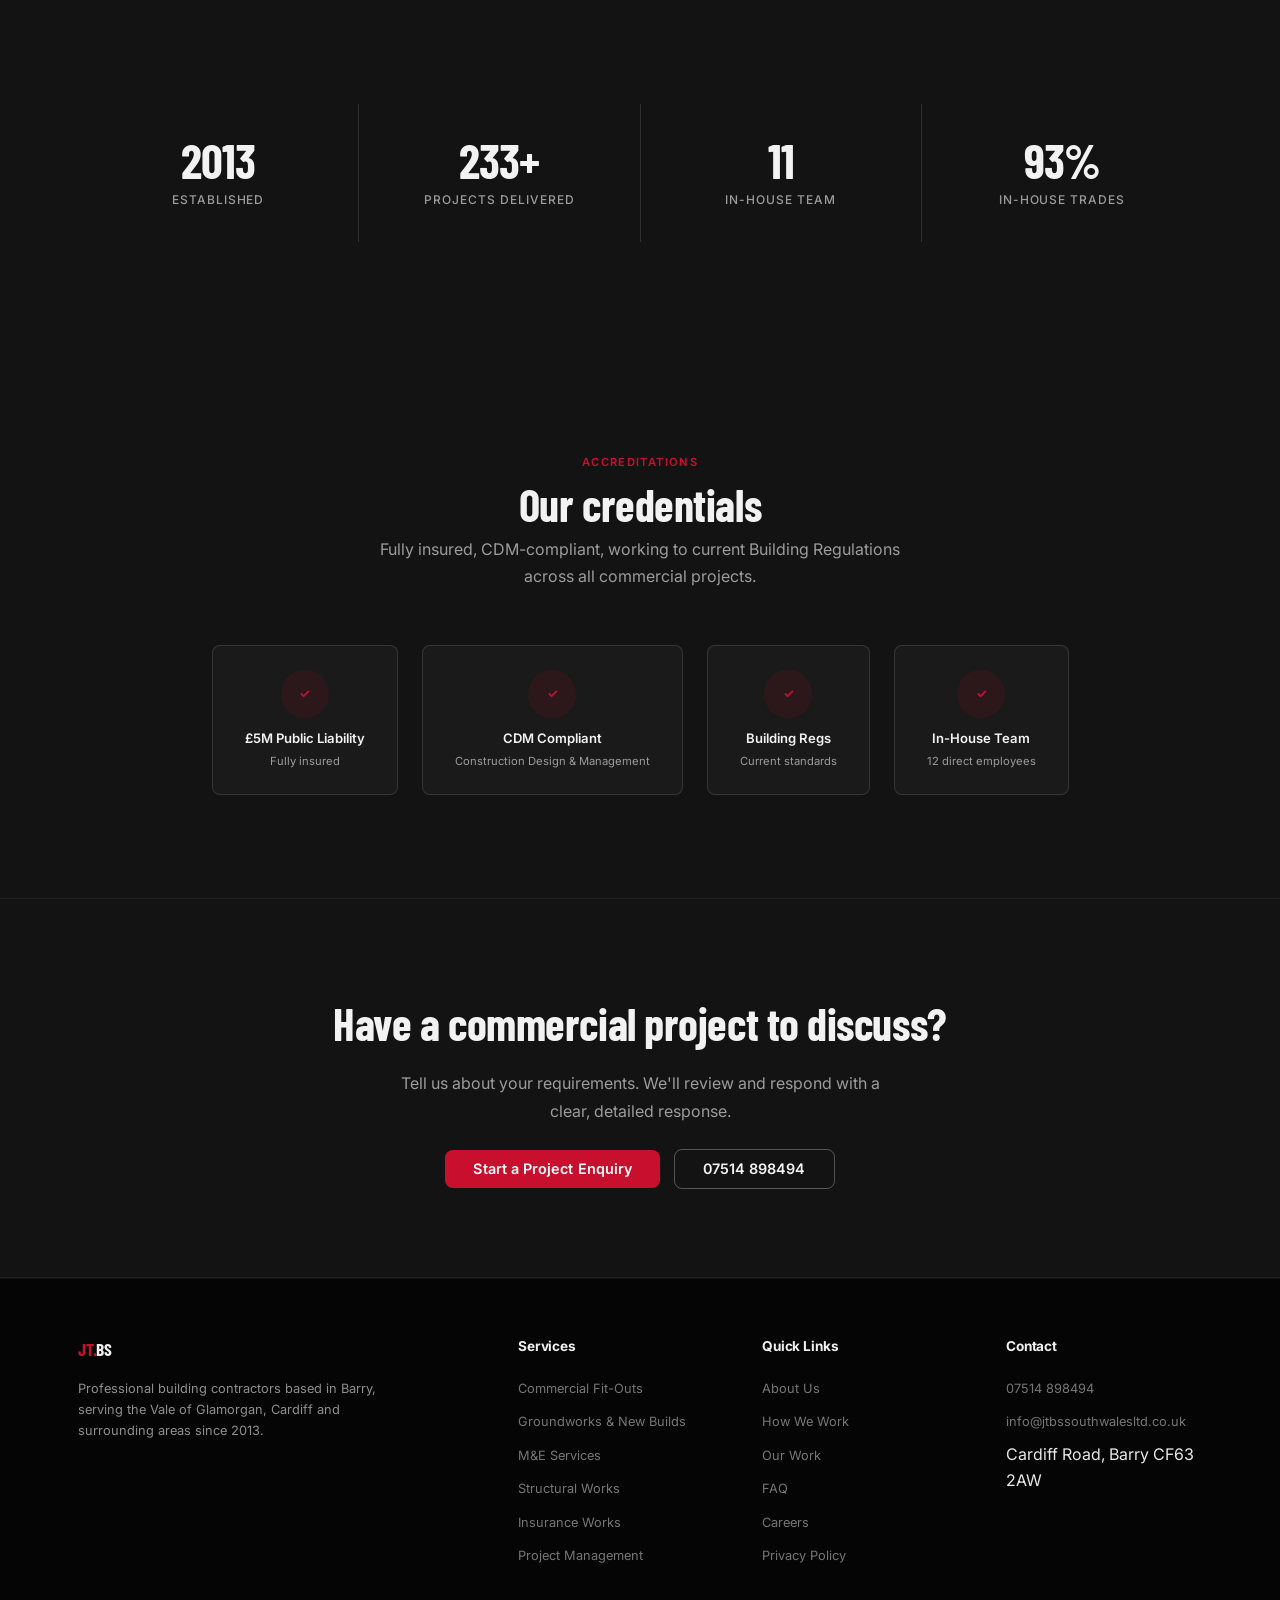
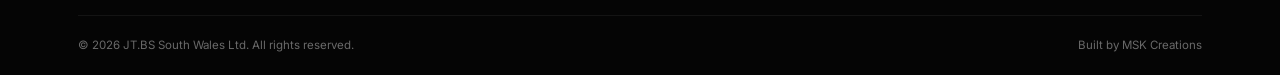
==== commit 1e3fa8e0: "speed up hero time-lapse to 30fps (~6s loop) Frames stay at full 1280x720 quality (~8MB) - no recomp" ====
--- a/about.html
+++ b/about.html
@@ -194,6 +194,6 @@
     Call 07514 898494
   </a>
 </div>
-<script src="js/script.js?v=2"></script>
+<script src="js/script.js?v=4"></script>
 </body>
 </html>
--- a/css/style.css
+++ b/css/style.css
@@ -117,7 +117,10 @@
 /* ----- HERO ----- */
 .hero{min-height:100dvh;display:flex;align-items:center;position:relative;overflow:hidden;background:var(--dark)}
 .hero-bg{position:absolute;inset:0;z-index:0}
-.hero-bg img,.hero-bg video{width:100%;height:100%;object-fit:cover;will-change:transform;transform:translateZ(0)}
+.hero-bg img{width:100%;height:100%;object-fit:cover}
+/* will-change/translateZ GPU hint only on the video - on a src-swapping
+   <img> it can freeze the repaint on mobile (desktop repaints fine) */
+.hero-bg video{width:100%;height:100%;object-fit:cover;will-change:transform;transform:translateZ(0)}
 .hero-bg::after{content:'';position:absolute;inset:0;background:linear-gradient(135deg,rgba(10,10,10,0.92) 0%,rgba(10,10,10,0.6) 50%,rgba(10,10,10,0.3) 100%);z-index:1}
 .hero-content{position:relative;z-index:2;padding-top:4rem}
 .hero h1{font-size:clamp(2.8rem,6vw,5rem);font-weight:800;color:#FFF;letter-spacing:-0.02em;line-height:1.02;margin-bottom:1rem;max-width:850px;text-transform:uppercase}
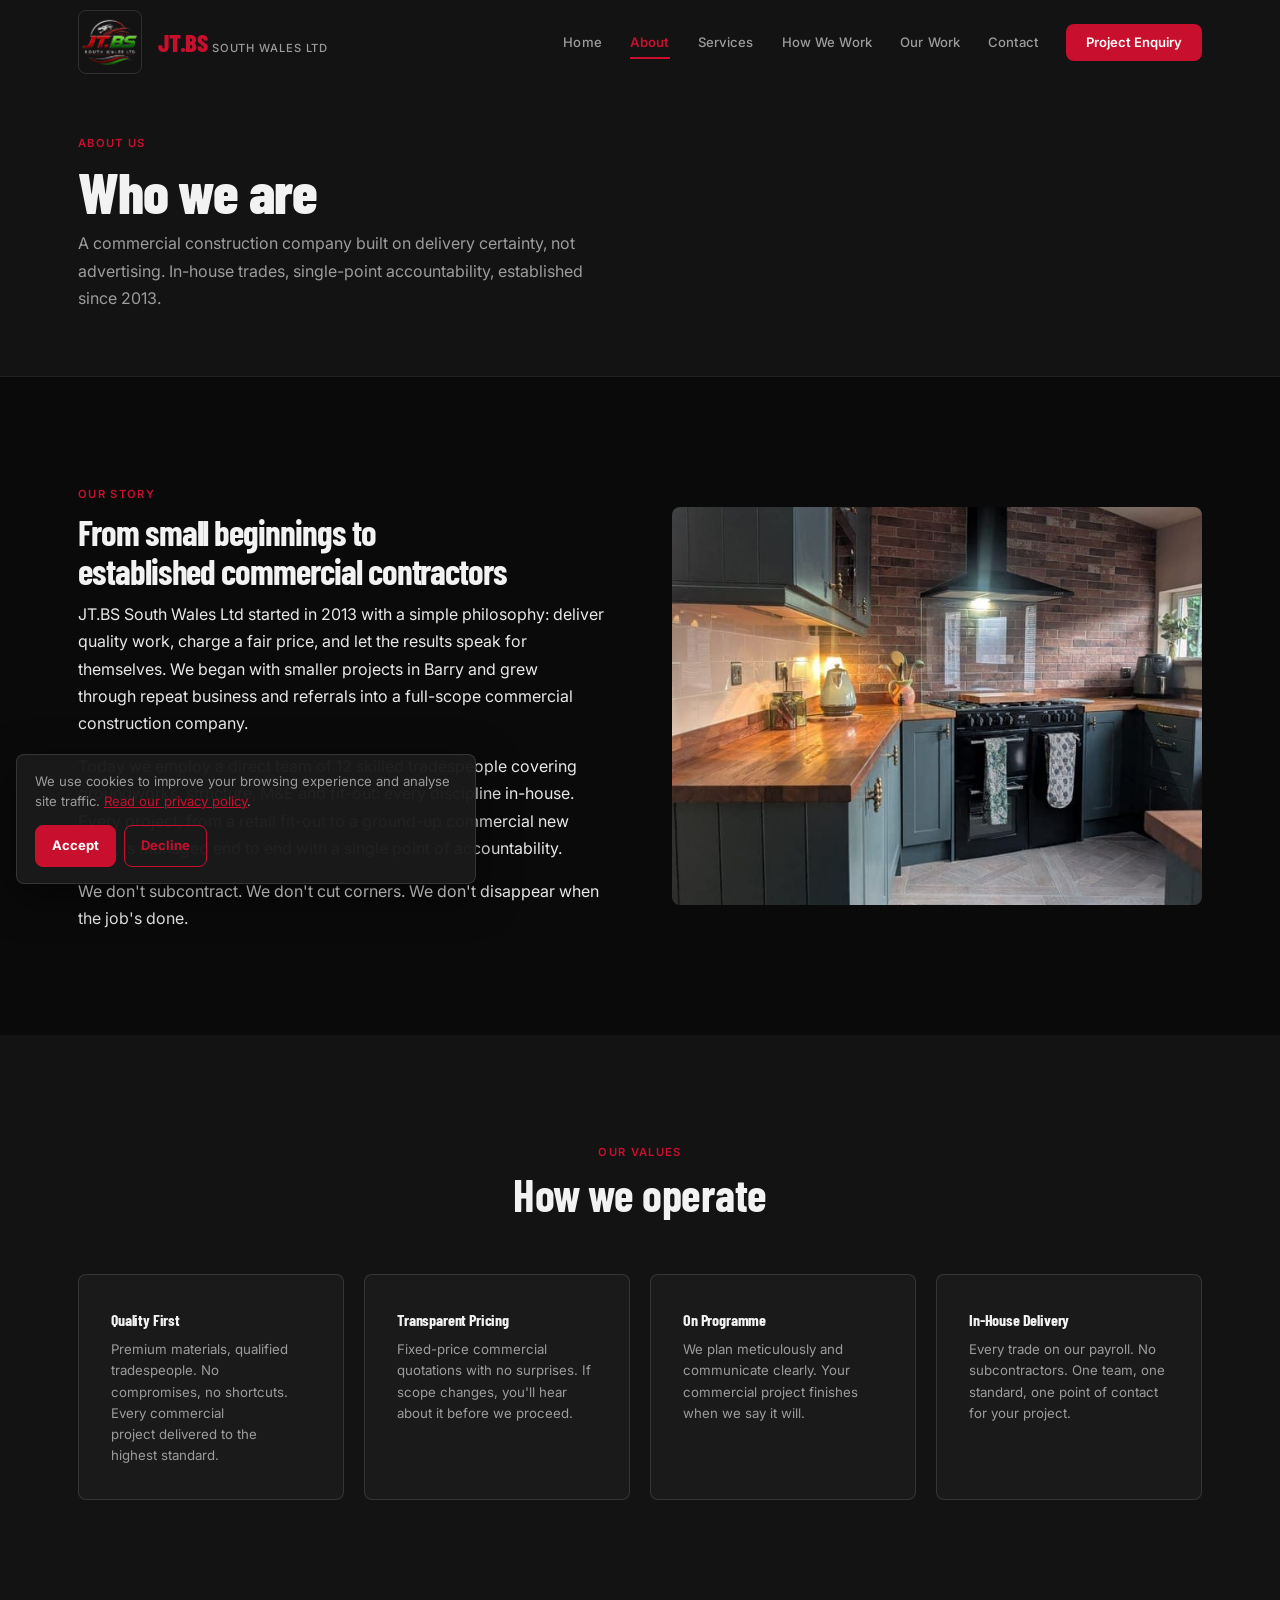
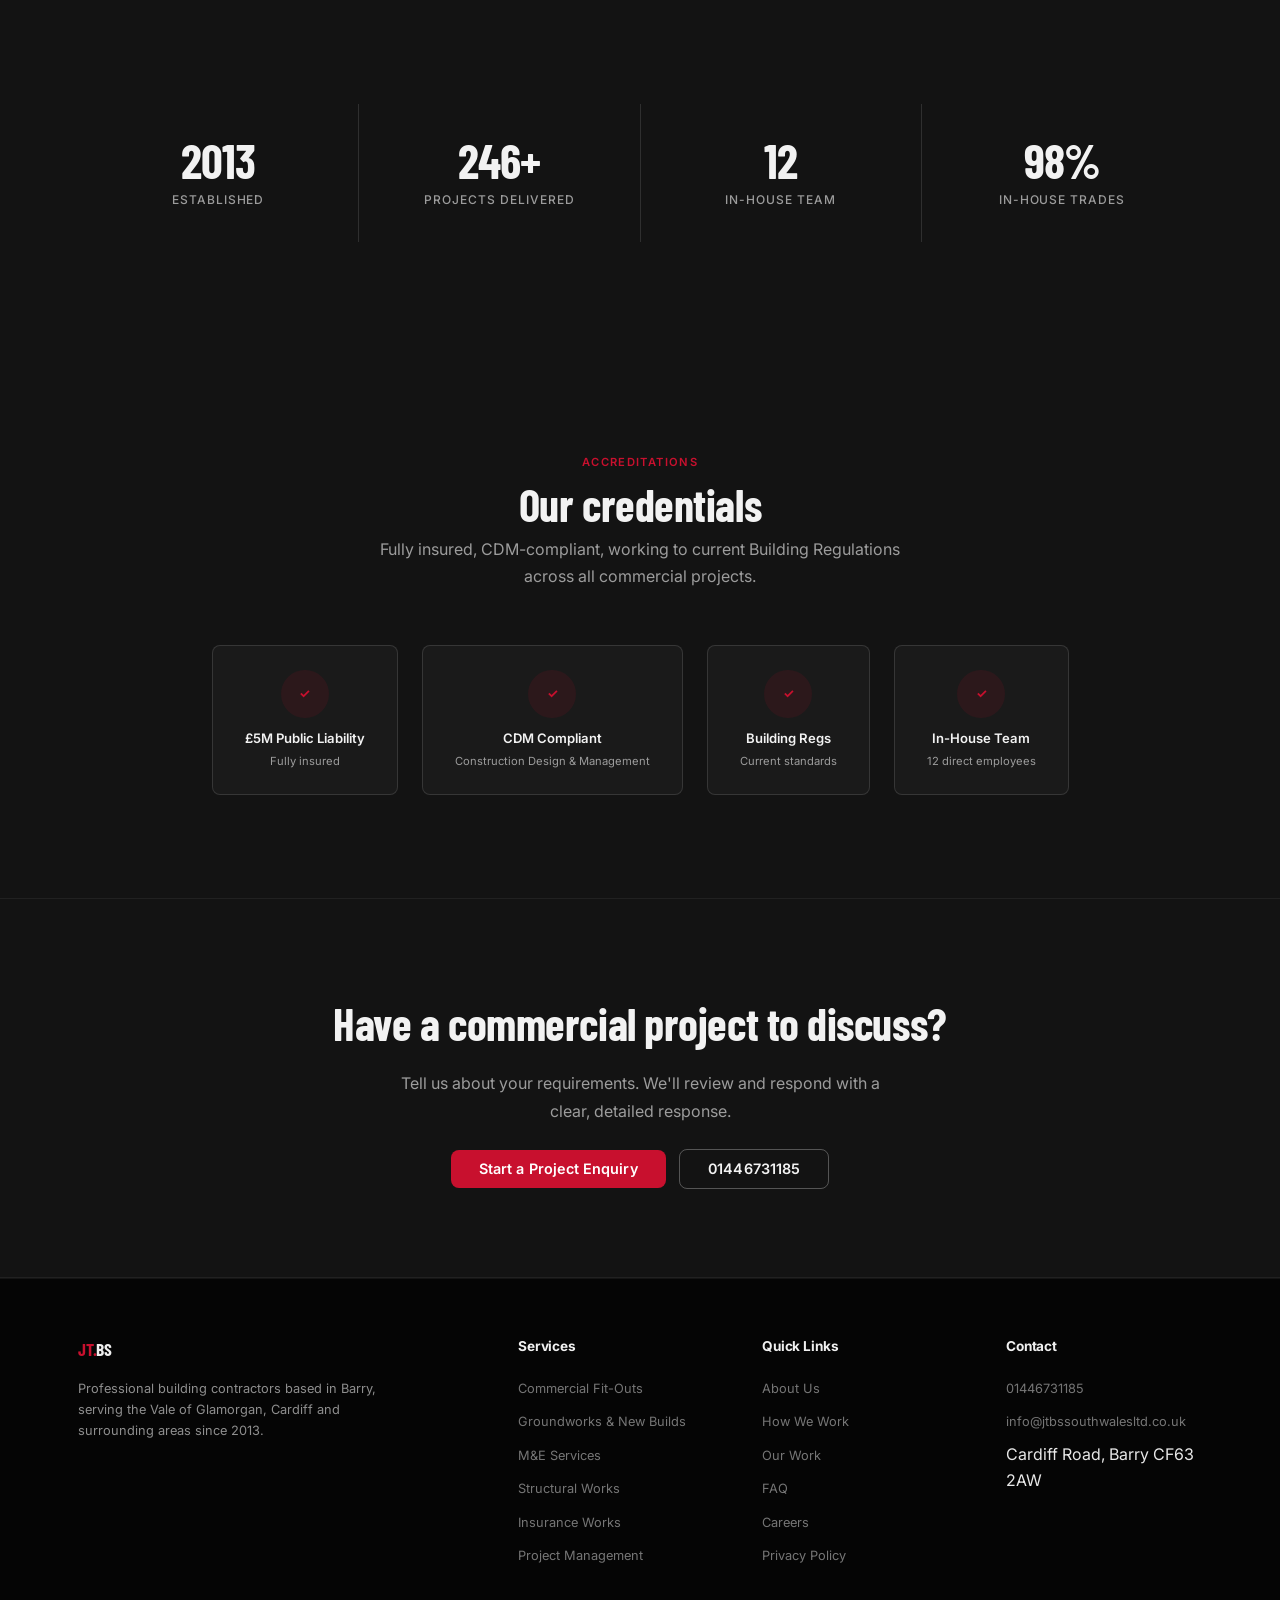
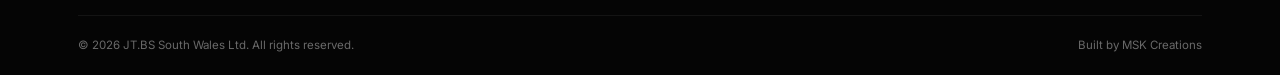
==== commit 48ca2b2c: "update contact number to 01446731185 across all pages Replaces the old 07514 898494 everywhere: tel:" ====
--- a/about.html
+++ b/about.html
@@ -136,7 +136,7 @@
       <h2>Have a commercial project to discuss?</h2>
       <p>Tell us about your requirements. We'll review and respond with a clear, detailed response.</p>
       <a href="contact.html" class="btn btn-red">Start a Project Enquiry</a>
-      <a href="tel:+447514898494" class="btn btn-outline">07514 898494</a>
+      <a href="tel:01446731185" class="btn btn-outline">01446731185</a>
     </div>
   </div>
 </section>
@@ -175,7 +175,7 @@
       <div>
         <h4>Contact</h4>
         <ul>
-          <li><a href="tel:+447514898494">07514 898494</a></li>
+          <li><a href="tel:01446731185">01446731185</a></li>
           <li><a href="mailto:info@jtbssouthwalesltd.co.uk">info@jtbssouthwalesltd.co.uk</a></li>
           <li>Cardiff Road, Barry CF63 2AW</li>
         </ul>
@@ -189,9 +189,9 @@
 </footer>
 
 <div class="sticky-call">
-  <a href="tel:+447514898494" aria-label="Call us on 07514 898494">
+  <a href="tel:01446731185" aria-label="Call us on 01446731185">
     <svg viewBox="0 0 24 24" fill="none" stroke="currentColor" stroke-width="2"><path d="M22 16.92v3a2 2 0 01-2.18 2 19.79 19.79 0 01-8.63-3.07 19.5 19.5 0 01-6-6 19.79 19.79 0 01-3.07-8.67A2 2 0 014.11 2h3a2 2 0 012 1.72 12.84 12.84 0 00.7 2.81 2 2 0 01-.45 2.11L8.09 9.91a16 16 0 006 6l1.27-1.27a2 2 0 012.11-.45 12.84 12.84 0 002.81.7A2 2 0 0122 16.92z"/></svg>
-    Call 07514 898494
+    Call 01446731185
   </a>
 </div>
 <script src="js/script.js?v=4"></script>
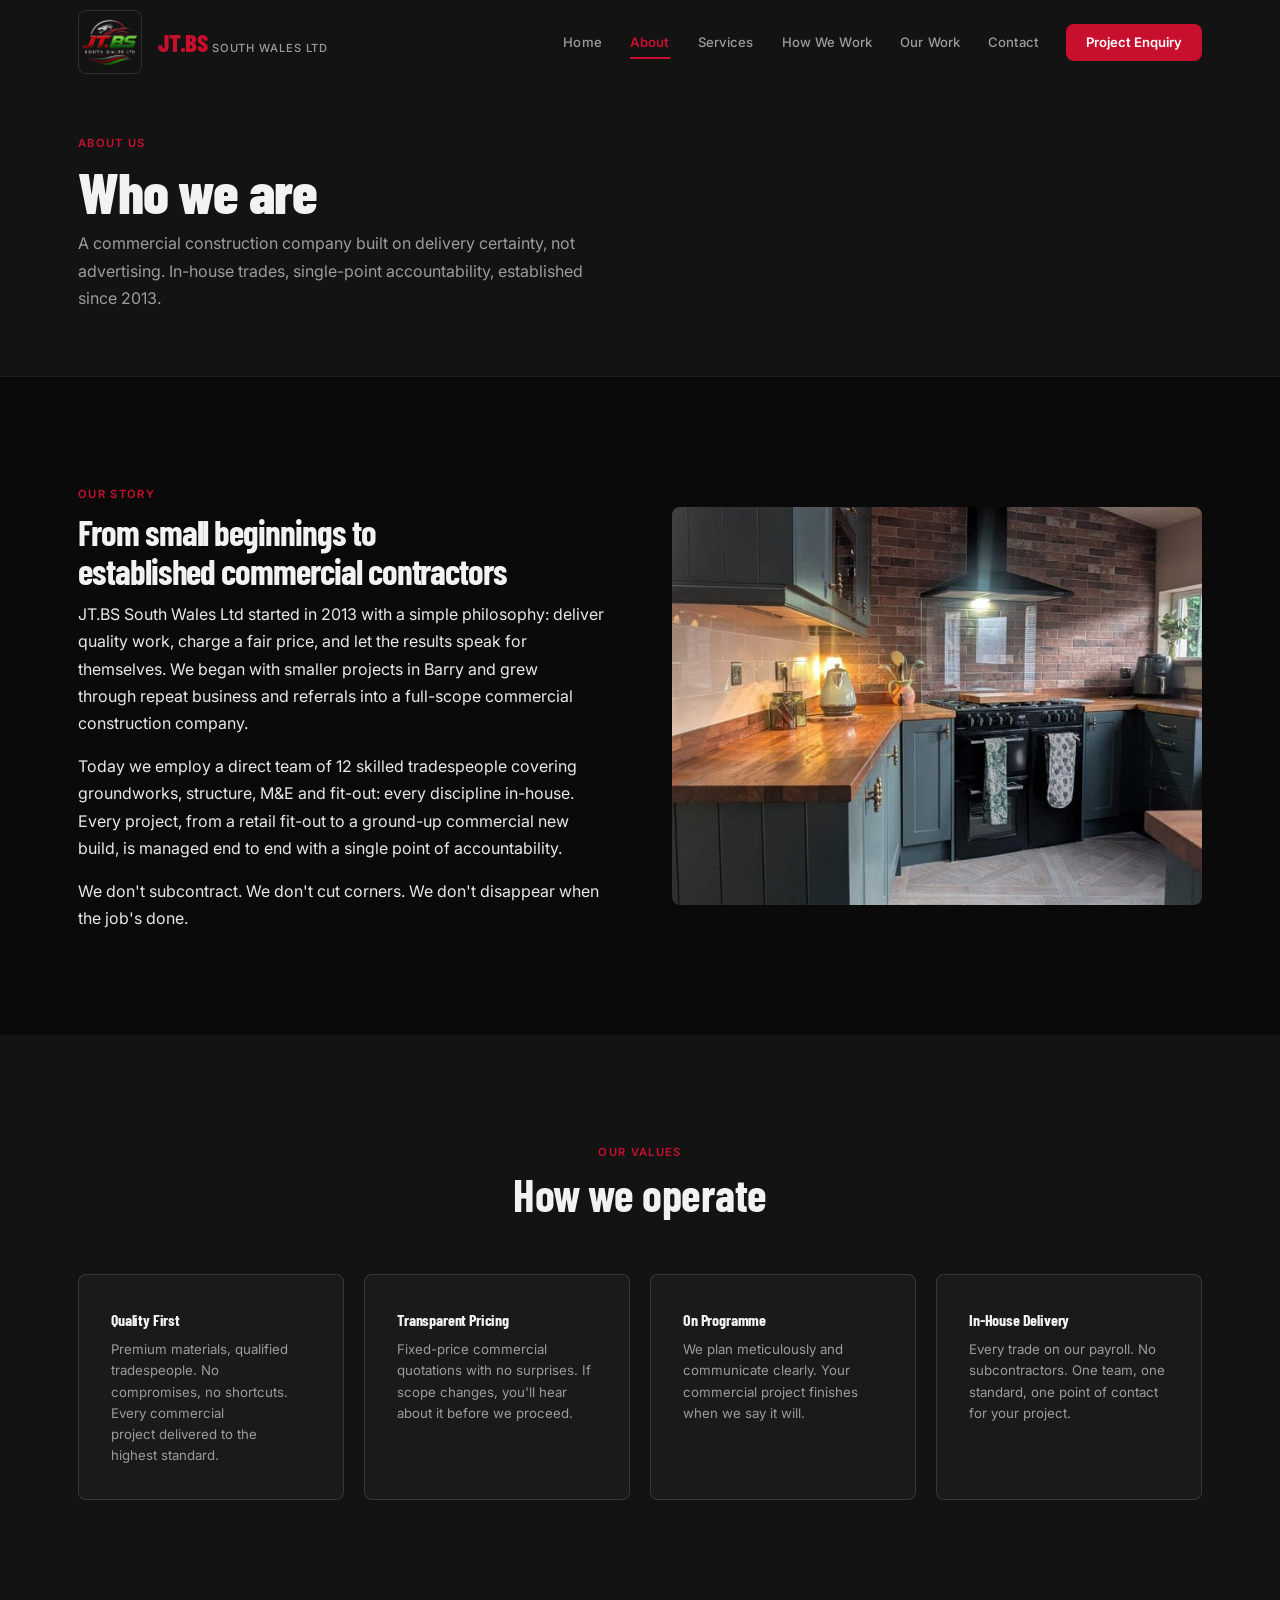
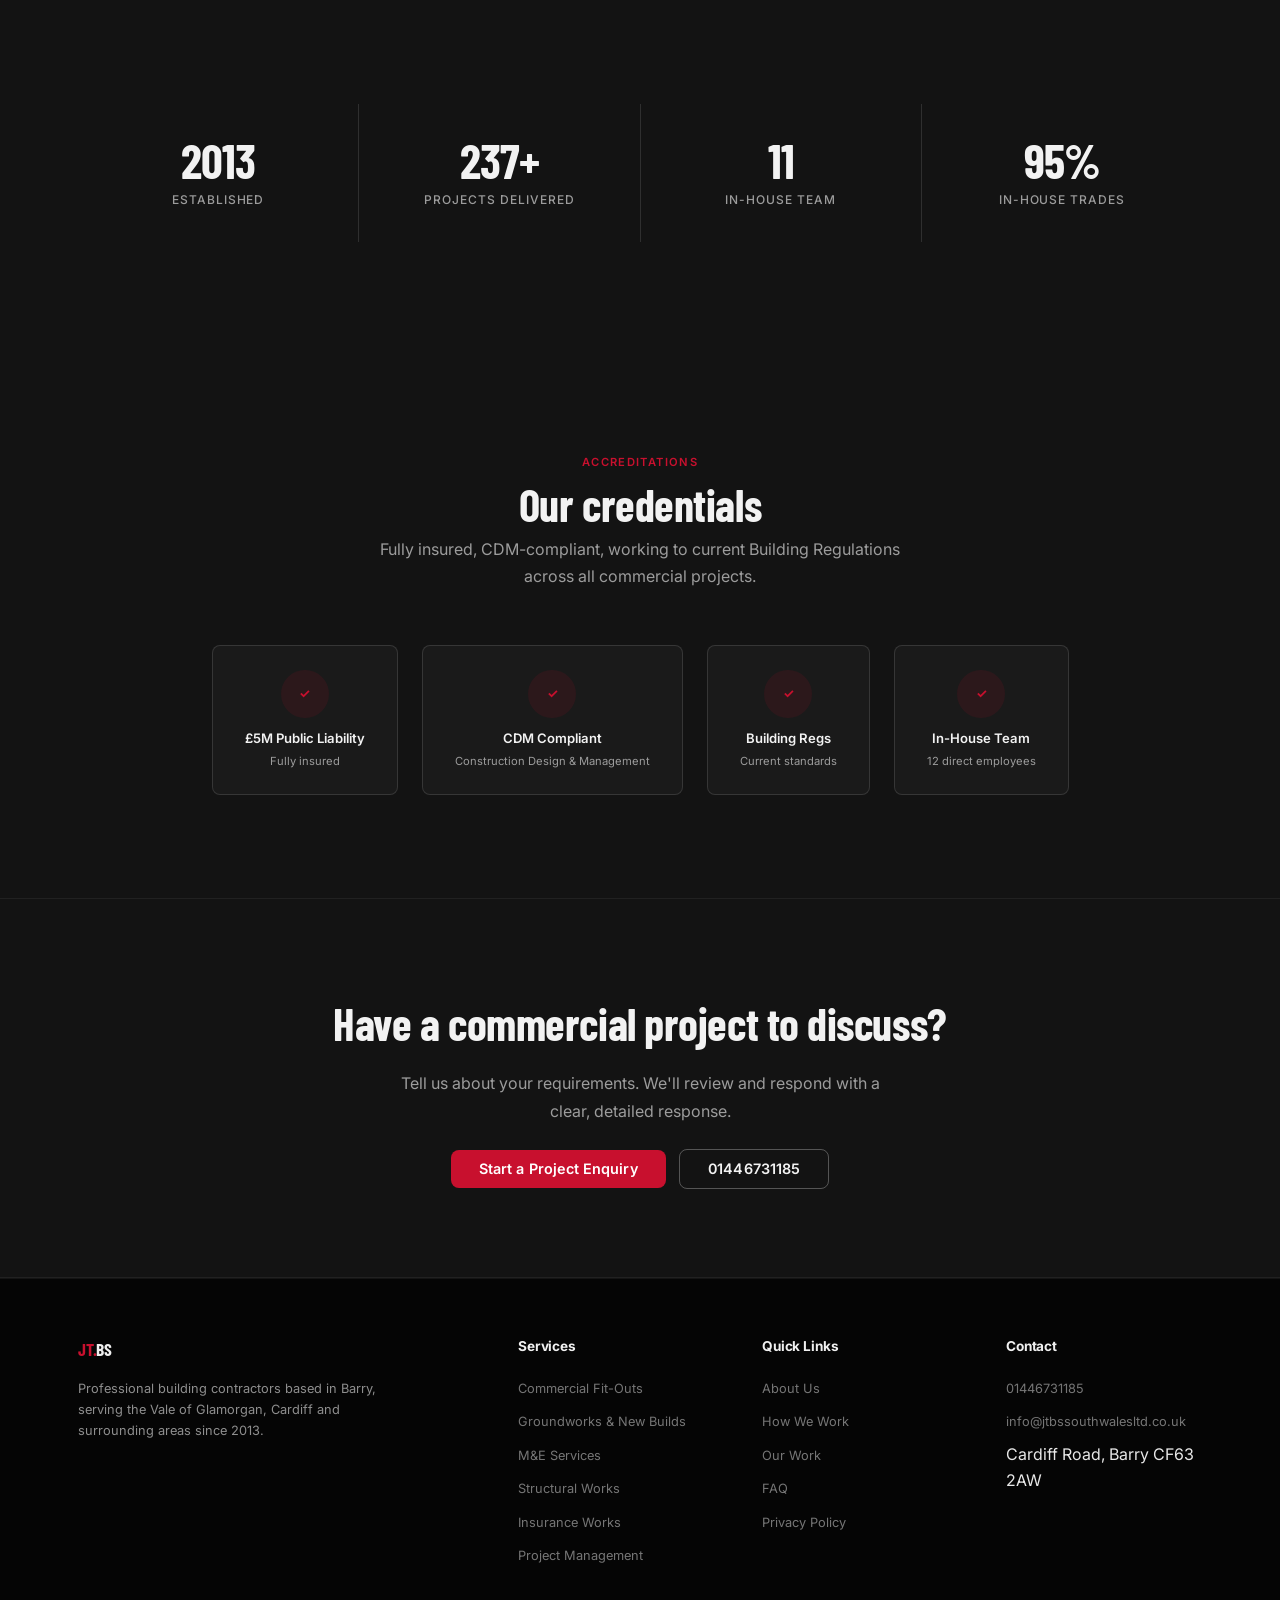
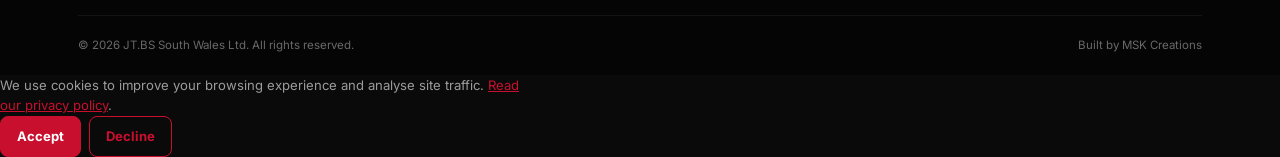
==== commit 36c0e5f9: "Match SM home loading overlay pattern, remove Careers nav, add performance optimizations" ====
--- a/about.html
+++ b/about.html
@@ -168,7 +168,6 @@
           <li><a href="process.html">How We Work</a></li>
           <li><a href="projects.html">Our Work</a></li>
           <li><a href="faq.html">FAQ</a></li>
-          <li><a href="careers.html">Careers</a></li>
           <li><a href="privacy.html">Privacy Policy</a></li>
         </ul>
       </div>
--- a/css/style.css
+++ b/css/style.css
@@ -36,6 +36,8 @@
   --radius:8px;
   --z-sticky:100;
   --z-overlay:200;
+  --copper:#b0573a;
+  --sec:clamp(4rem,8vw,6.5rem);
 }
 
 :focus-visible{outline:2px solid var(--red);outline-offset:2px;border-radius:2px}
@@ -219,6 +221,12 @@
 
 /* ----- COOKIE CONSENT BANNER ----- */
 .cookie-banner{
+/* Focus visible — red accent for hazard-stripe theme, copper fallback from consolidated system */
+}:focus-visible{outline:2px solid var(--red);outline-offset:2px}
+.focus-copper:focus-visible{outline:2px solid var(--copper);outline-offset:2px}
+
+/* ----- STICKY CALL BUTTON (mobile) ----- */
+.sticky-call{
   position:fixed;left:16px;bottom:16px;z-index:1200;max-width:460px;
   display:flex;align-items:center;justify-content:space-between;gap:14px;flex-wrap:wrap;
   padding:16px 18px;border-radius:var(--radius);
@@ -418,3 +426,66 @@
   .faq-item summary{padding:.9rem 1.1rem}
   .faq-answer{padding:0 1.1rem .9rem}
 }
+
+/* ============ LOADING OVERLAY ============ */
+.loading-overlay{
+  position:fixed;z-index:99999;inset:0;
+  background:var(--bg);
+  display:flex;justify-content:center;align-items:center;
+  animation:loadingSlideOut 1s cubic-bezier(.22,1,.36,1) forwards;
+  animation-delay:2.2s;
+}
+.loading-box{
+  position:relative;padding:60px 80px;text-align:center;
+}
+.loading-box::before,
+.loading-box::after{
+  content:'';position:absolute;border-style:solid;
+  animation:loadingBorder1 1s ease-out forwards;
+  animation-delay:.6s;
+}
+.loading-box::before{
+  top:0;left:0;width:0;height:0;
+  border-top:2px solid var(--red);border-left:2px solid var(--red);
+  border-top-left-radius:16px;
+}
+.loading-box::after{
+  bottom:0;right:0;width:0;height:0;
+  border-bottom:2px solid var(--red);border-right:2px solid var(--red);
+  border-bottom-right-radius:16px;
+  animation-name:loadingBorder2;
+}
+.loading-logo{
+  display:block;margin:0 auto;height:180px;width:auto;
+  animation:loadingLogoAnim .8s cubic-bezier(.22,1,.36,1);
+}
+.loading-text{
+  margin-top:1.2rem;letter-spacing:6px;text-transform:uppercase;
+  font-size:11px;color:var(--muted);
+  font-family:var(--body);font-weight:400;
+  animation:loadingTextAnim .5s ease-out forwards;
+  animation-delay:.5s;opacity:0;
+}
+@keyframes loadingLogoAnim{
+  0%{opacity:0;filter:blur(50px);transform:translateY(-60px);}
+  100%{opacity:1;filter:blur(0);transform:translateY(0);}
+}
+@keyframes loadingTextAnim{
+  0%{opacity:0;letter-spacing:20px;}
+  100%{opacity:1;letter-spacing:6px;}
+}
+@keyframes loadingBorder1{
+  0%{width:0;height:0;}
+  100%{width:75%;height:75%;}
+}
+@keyframes loadingBorder2{
+  0%{width:0;height:0;}
+  100%{width:75%;height:75%;}
+}
+@keyframes loadingSlideOut{
+  0%{transform:translateY(0);}
+  100%{transform:translateY(100vh);}
+}
+@media (prefers-reduced-motion: reduce){
+  .loading-overlay{display:none;}
+}
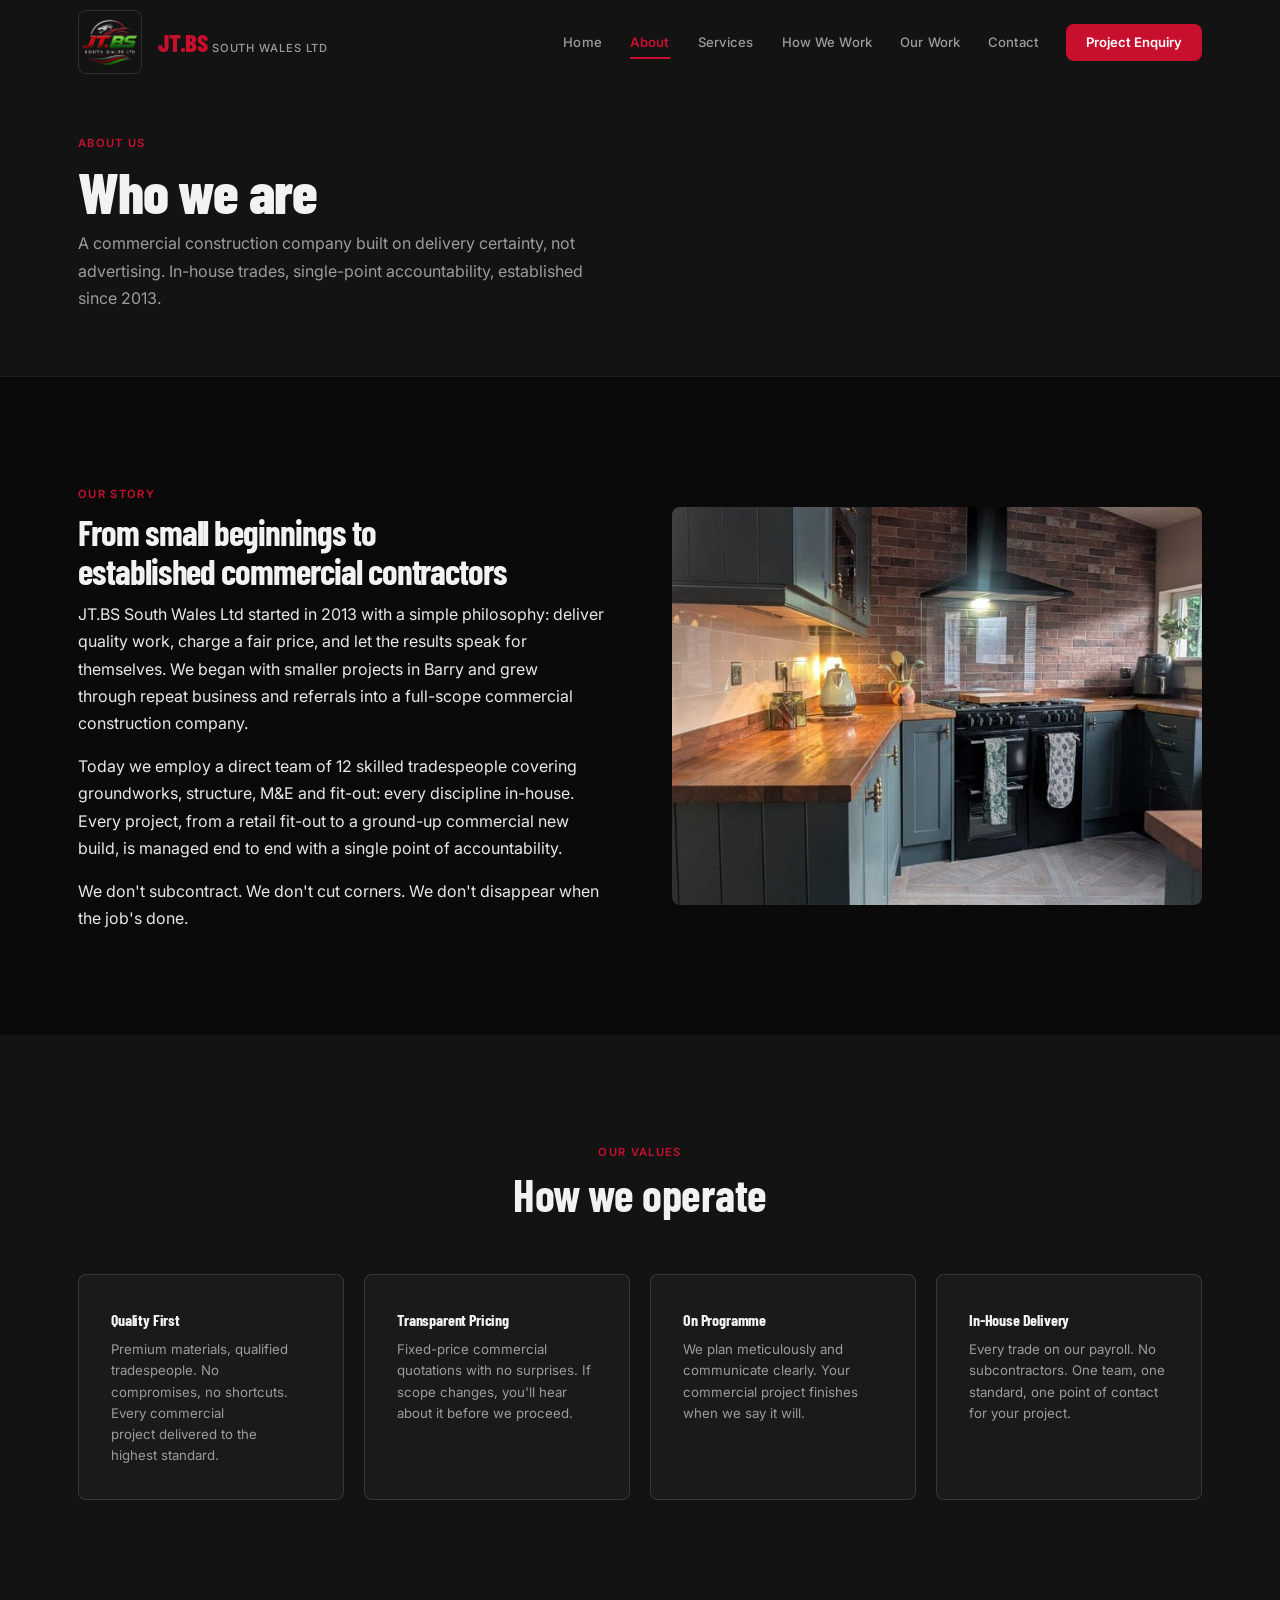
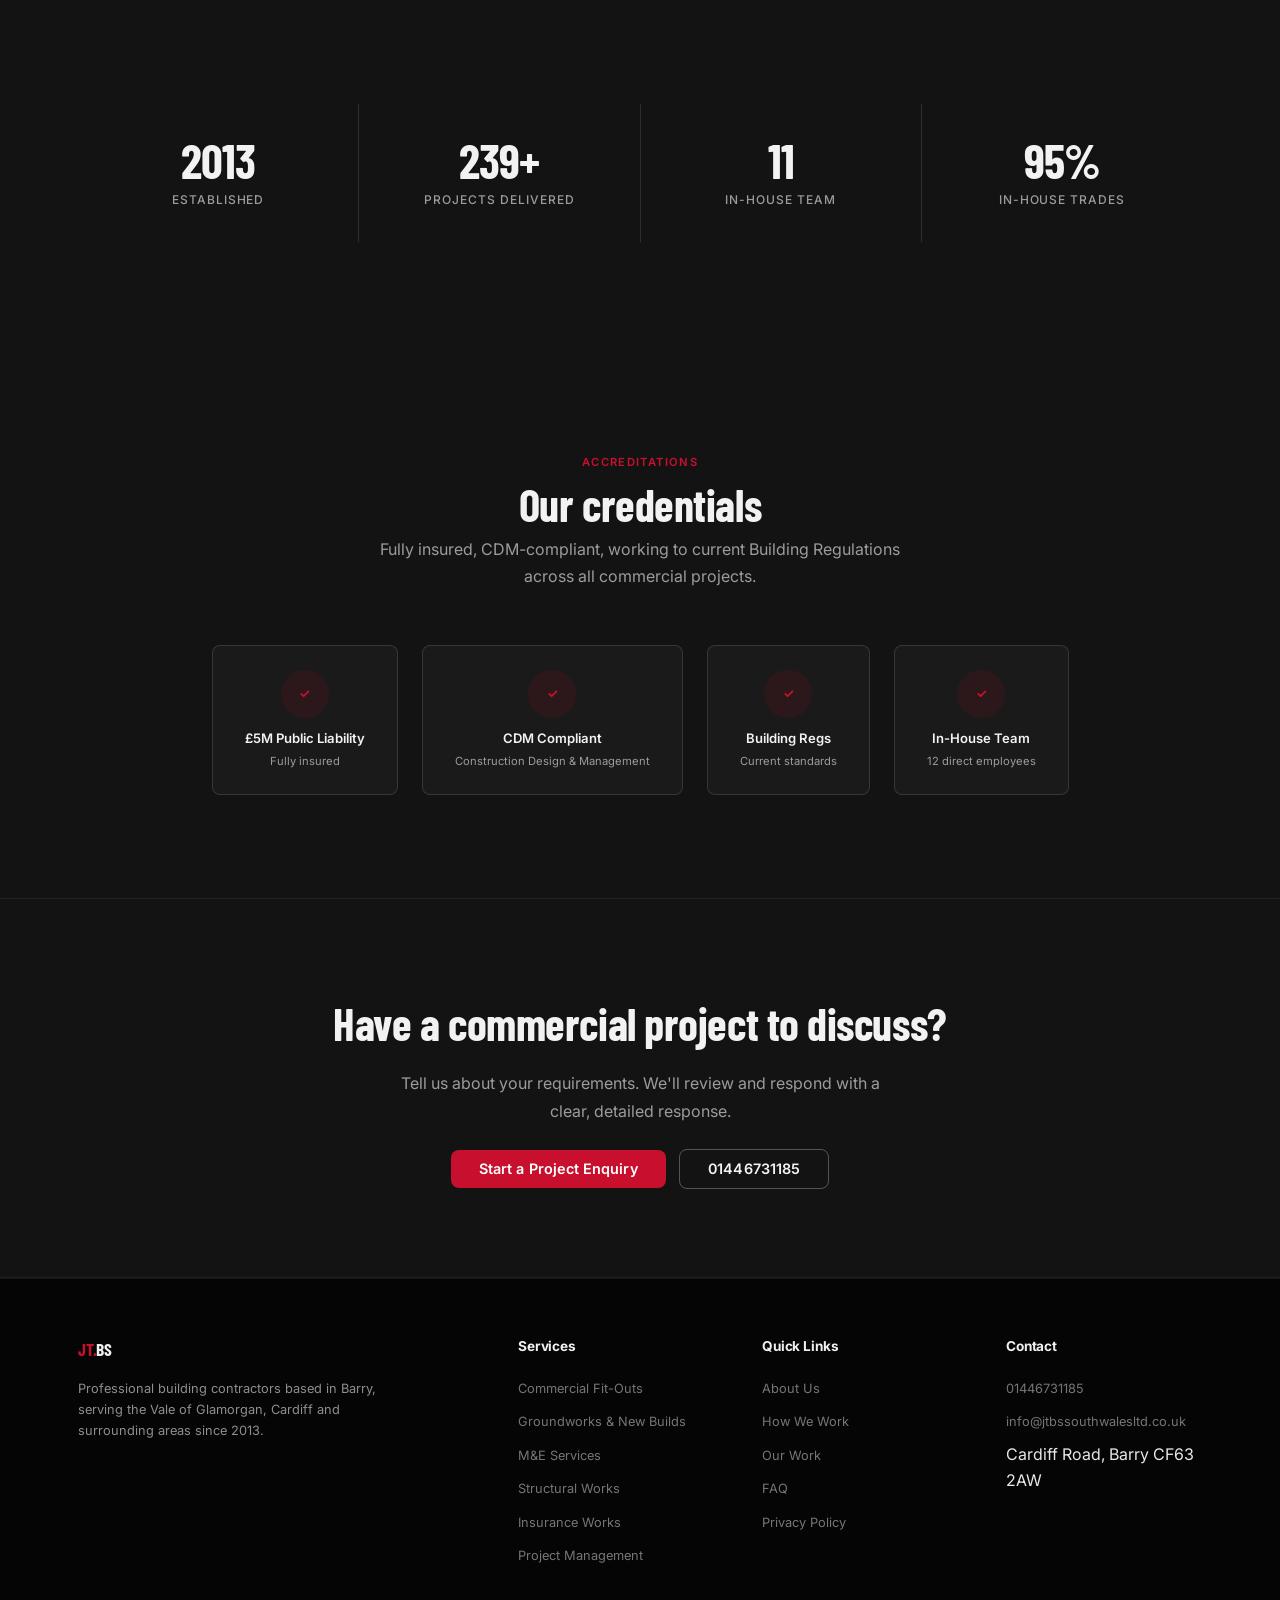
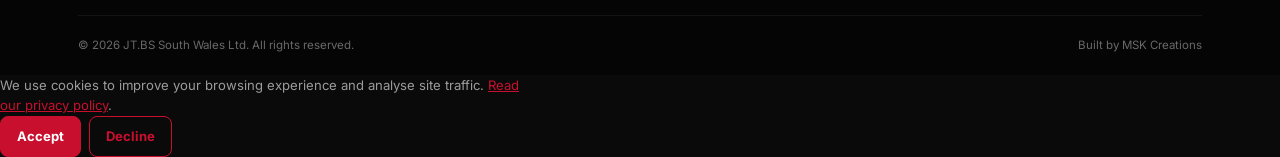
==== commit b7b7e450: "SEO: og+twitter+canonical on 7 subpages, privacy noindex, FAQPage schema, robots.txt, sitemap" ====
--- a/about.html
+++ b/about.html
@@ -12,6 +12,16 @@
 <link rel="stylesheet" href="css/style.css">
 <link rel="icon" type="image/x-icon" href="favicon.ico">
 <link rel="apple-touch-icon" sizes="180x180" href="images/apple-touch-icon.png">
+<!-- Open Graph -->
+<meta property="og:type" content="website">
+<meta property="og:url" content="https://jtbuildingservices.co.uk/about.html">
+<meta property="og:title" content="About Us | JT.BS South Wales Ltd | Commercial Contractors">
+<meta property="og:description" content="Learn about JT.BS South Wales Ltd. Commercial construction contractors serving South Wales since 2013. In-house trades across fit-out, groundworks, M&E and structural works.">
+<!-- Twitter Card -->
+<meta name="twitter:card" content="summary_large_image">
+<meta name="twitter:title" content="About Us | JT.BS South Wales Ltd">
+<meta name="twitter:description" content="Commercial construction contractors serving South Wales since 2013. In-house trades across fit-out, groundworks, M&E and structural works.">
+<link rel="canonical" href="https://jtbuildingservices.co.uk/about.html">
 </head>
 <body>
 
--- a/css/style.css
+++ b/css/style.css
@@ -426,66 +426,3 @@
   .faq-item summary{padding:.9rem 1.1rem}
   .faq-answer{padding:0 1.1rem .9rem}
 }
-
-/* ============ LOADING OVERLAY ============ */
-.loading-overlay{
-  position:fixed;z-index:99999;inset:0;
-  background:var(--bg);
-  display:flex;justify-content:center;align-items:center;
-  animation:loadingSlideOut 1s cubic-bezier(.22,1,.36,1) forwards;
-  animation-delay:2.2s;
-}
-.loading-box{
-  position:relative;padding:60px 80px;text-align:center;
-}
-.loading-box::before,
-.loading-box::after{
-  content:'';position:absolute;border-style:solid;
-  animation:loadingBorder1 1s ease-out forwards;
-  animation-delay:.6s;
-}
-.loading-box::before{
-  top:0;left:0;width:0;height:0;
-  border-top:2px solid var(--red);border-left:2px solid var(--red);
-  border-top-left-radius:16px;
-}
-.loading-box::after{
-  bottom:0;right:0;width:0;height:0;
-  border-bottom:2px solid var(--red);border-right:2px solid var(--red);
-  border-bottom-right-radius:16px;
-  animation-name:loadingBorder2;
-}
-.loading-logo{
-  display:block;margin:0 auto;height:180px;width:auto;
-  animation:loadingLogoAnim .8s cubic-bezier(.22,1,.36,1);
-}
-.loading-text{
-  margin-top:1.2rem;letter-spacing:6px;text-transform:uppercase;
-  font-size:11px;color:var(--muted);
-  font-family:var(--body);font-weight:400;
-  animation:loadingTextAnim .5s ease-out forwards;
-  animation-delay:.5s;opacity:0;
-}
-@keyframes loadingLogoAnim{
-  0%{opacity:0;filter:blur(50px);transform:translateY(-60px);}
-  100%{opacity:1;filter:blur(0);transform:translateY(0);}
-}
-@keyframes loadingTextAnim{
-  0%{opacity:0;letter-spacing:20px;}
-  100%{opacity:1;letter-spacing:6px;}
-}
-@keyframes loadingBorder1{
-  0%{width:0;height:0;}
-  100%{width:75%;height:75%;}
-}
-@keyframes loadingBorder2{
-  0%{width:0;height:0;}
-  100%{width:75%;height:75%;}
-}
-@keyframes loadingSlideOut{
-  0%{transform:translateY(0);}
-  100%{transform:translateY(100vh);}
-}
-@media (prefers-reduced-motion: reduce){
-  .loading-overlay{display:none;}
-}
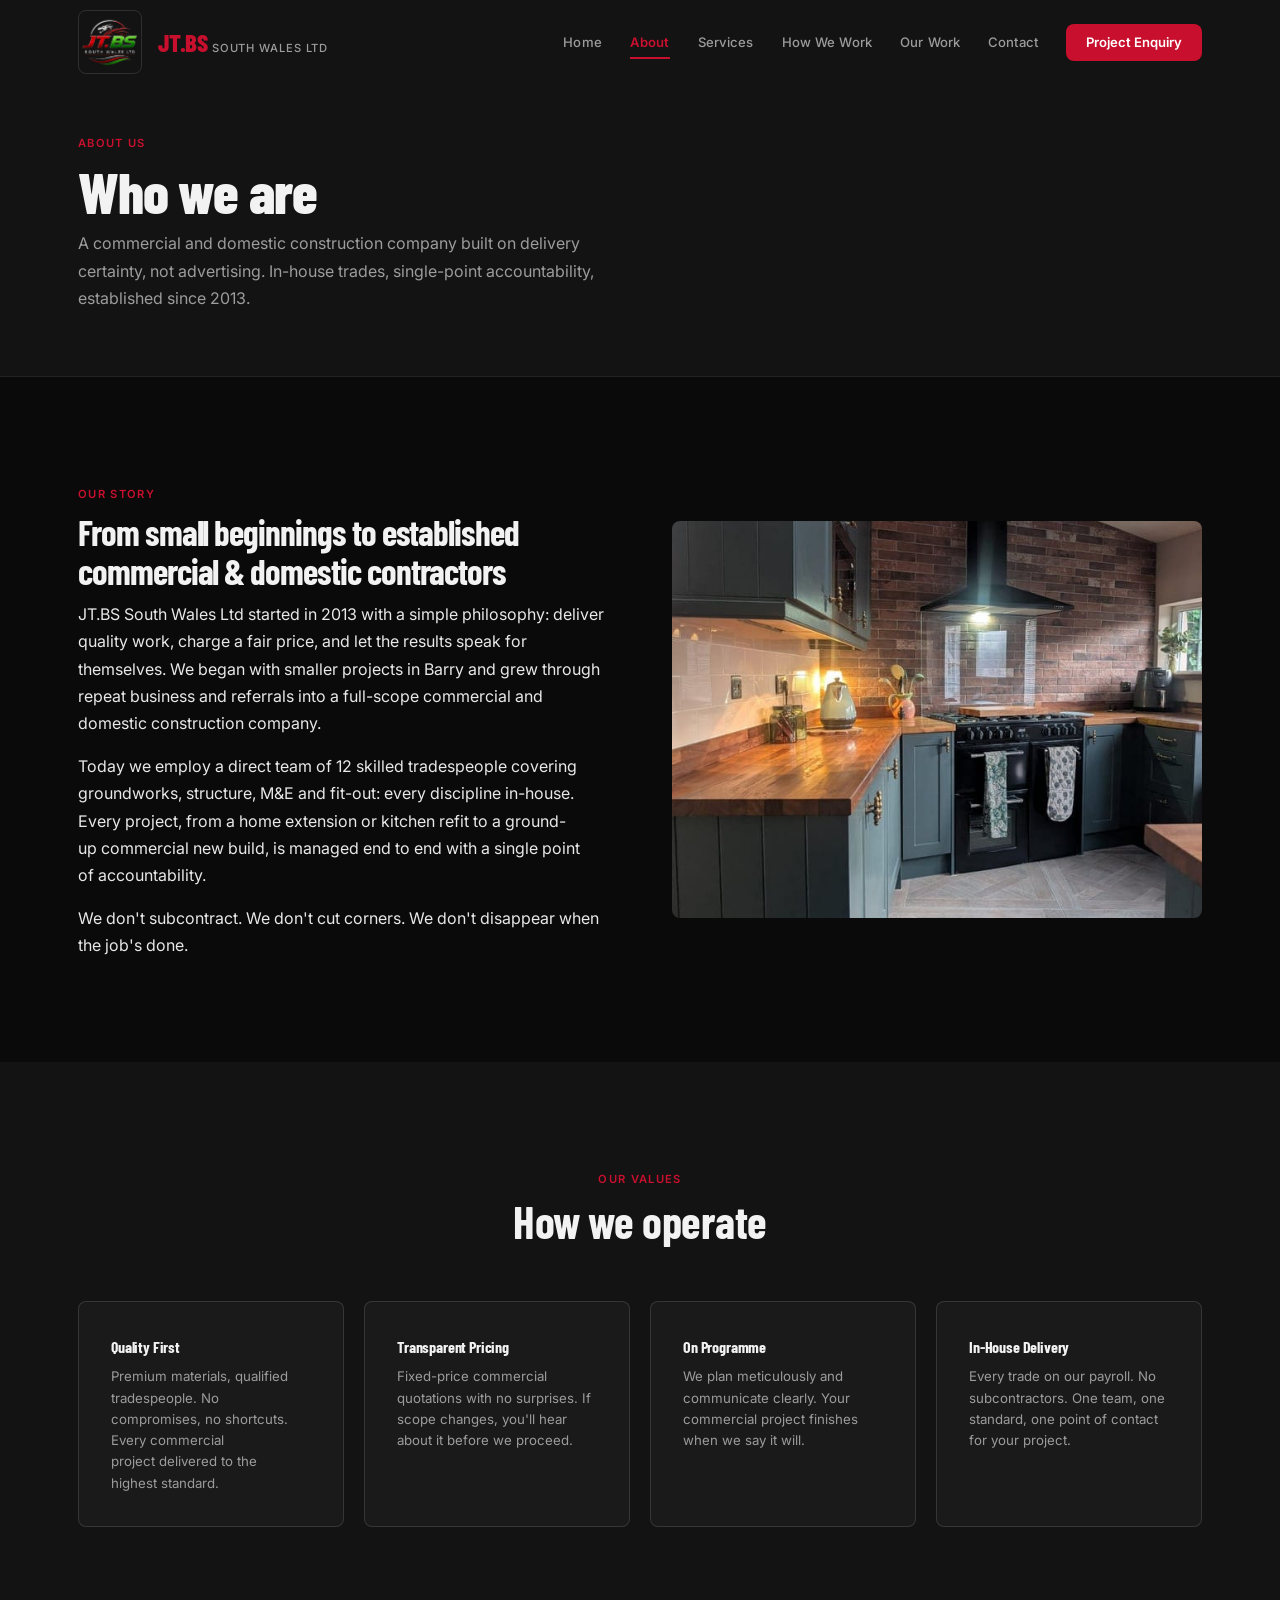
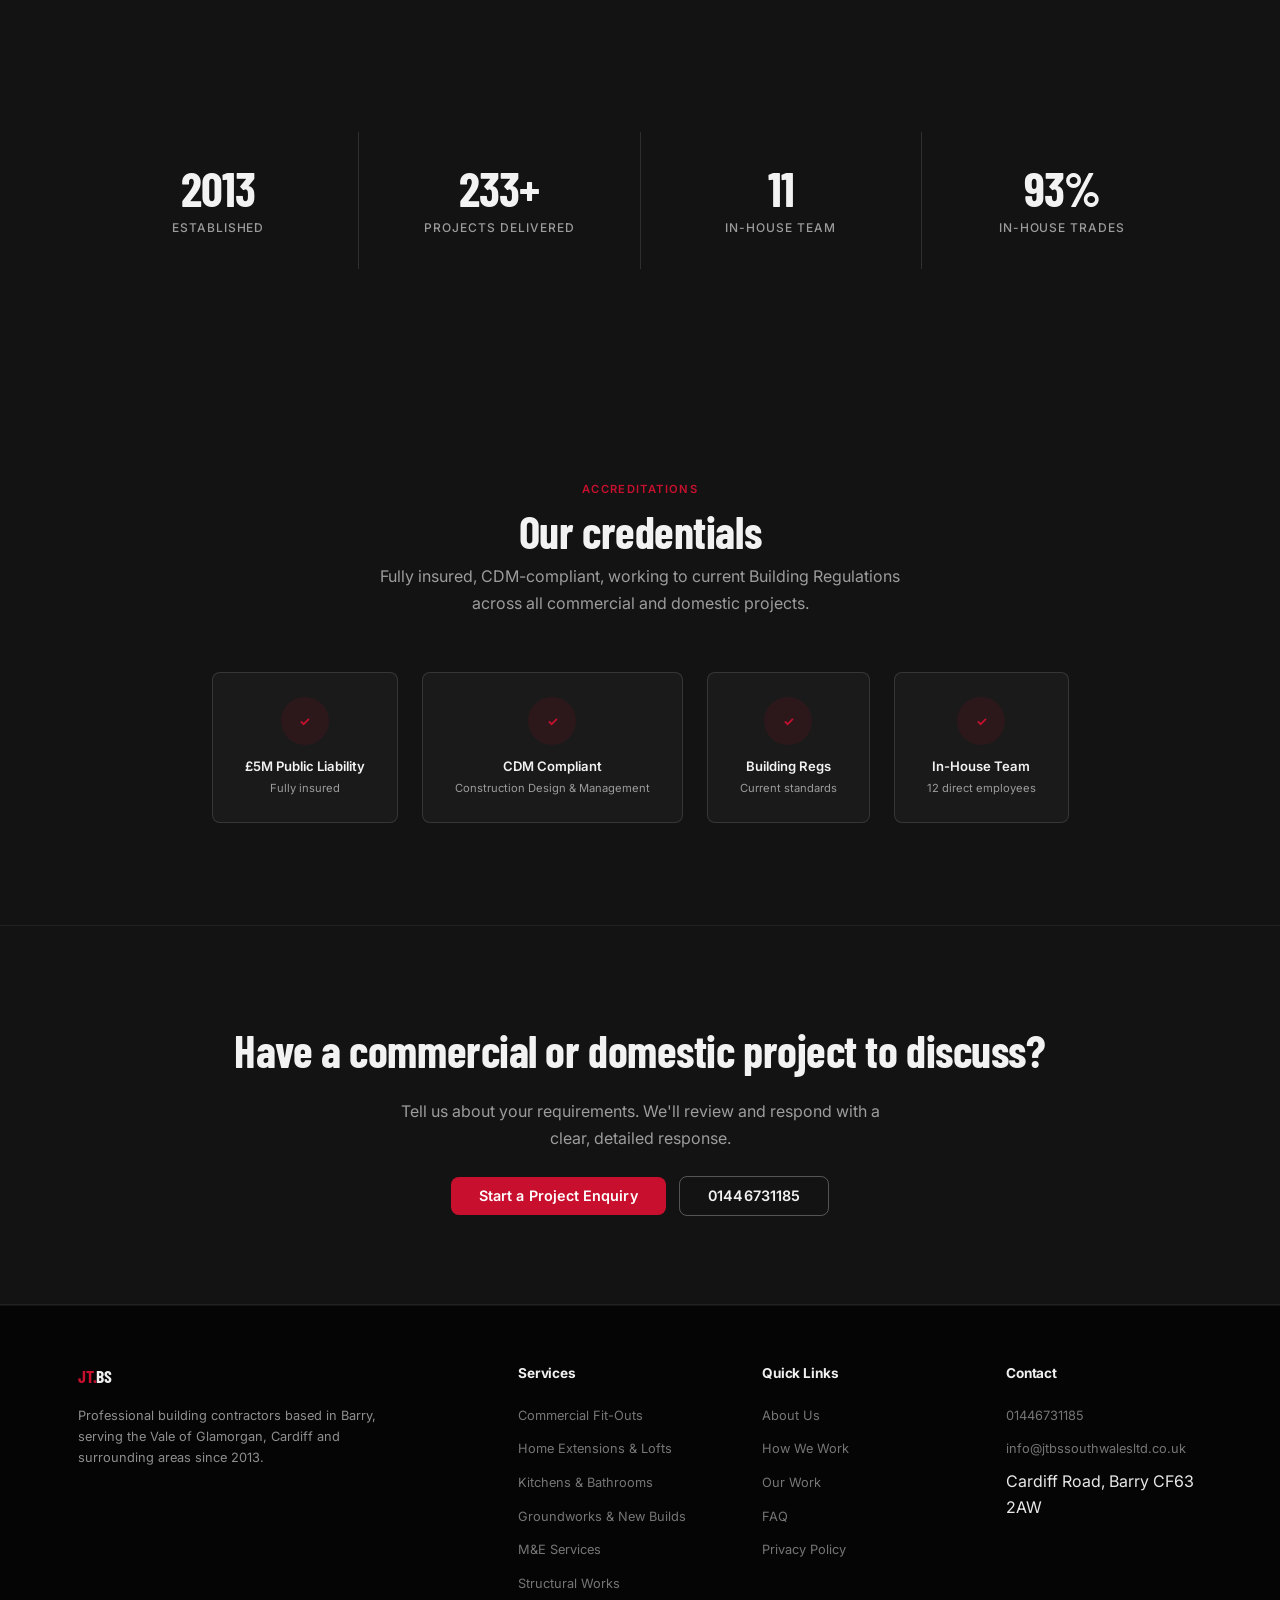
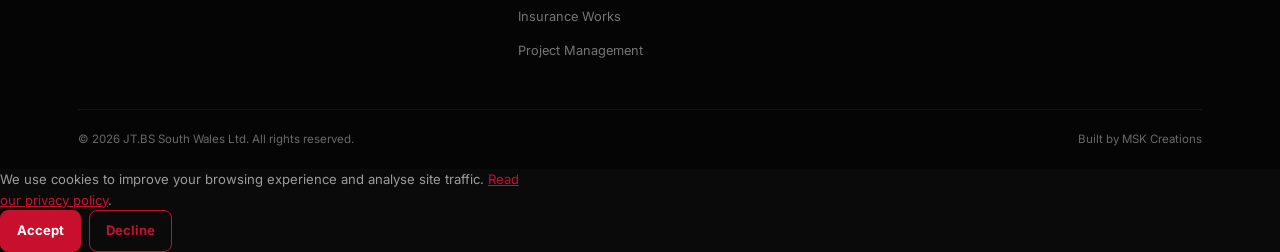
==== commit bea6e6a8: "Rebalance positioning to commercial and domestic construction The site positioned the business as co" ====
--- a/about.html
+++ b/about.html
@@ -3,8 +3,8 @@
 <head>
 <meta charset="UTF-8">
 <meta name="viewport" content="width=device-width, initial-scale=1.0, viewport-fit=cover">
-<title>About Us | JT.BS South Wales Ltd | Commercial Contractors</title>
-<meta name="description" content="Learn about JT.BS South Wales Ltd. Commercial construction contractors serving South Wales since 2013. In-house trades across fit-out, groundworks, M&E and structural works.">
+<title>About Us | JT.BS South Wales Ltd | Commercial &amp; Domestic Contractors</title>
+<meta name="description" content="Learn about JT.BS South Wales Ltd. Commercial and domestic construction contractors serving South Wales since 2013. In-house trades across fit-out, extensions, groundworks, M&E and structural works.">
 <meta name="theme-color" content="#0A0A0A">
 <link rel="preconnect" href="https://fonts.googleapis.com">
 <link rel="preconnect" href="https://fonts.gstatic.com" crossorigin>
@@ -15,12 +15,12 @@
 <!-- Open Graph -->
 <meta property="og:type" content="website">
 <meta property="og:url" content="https://jtbuildingservices.co.uk/about.html">
-<meta property="og:title" content="About Us | JT.BS South Wales Ltd | Commercial Contractors">
-<meta property="og:description" content="Learn about JT.BS South Wales Ltd. Commercial construction contractors serving South Wales since 2013. In-house trades across fit-out, groundworks, M&E and structural works.">
+<meta property="og:title" content="About Us | JT.BS South Wales Ltd | Commercial &amp; Domestic Contractors">
+<meta property="og:description" content="Learn about JT.BS South Wales Ltd. Commercial and domestic construction contractors serving South Wales since 2013. In-house trades across fit-out, extensions, groundworks, M&E and structural works.">
 <!-- Twitter Card -->
 <meta name="twitter:card" content="summary_large_image">
 <meta name="twitter:title" content="About Us | JT.BS South Wales Ltd">
-<meta name="twitter:description" content="Commercial construction contractors serving South Wales since 2013. In-house trades across fit-out, groundworks, M&E and structural works.">
+<meta name="twitter:description" content="Commercial and domestic construction contractors serving South Wales since 2013. In-house trades across fit-out, extensions, groundworks, M&E and structural works.">
 <link rel="canonical" href="https://jtbuildingservices.co.uk/about.html">
 </head>
 <body>
@@ -60,7 +60,7 @@
   <div class="container">
     <span class="tag">About Us</span>
     <h1>Who we are</h1>
-    <p>A commercial construction company built on delivery certainty, not advertising. In-house trades, single-point accountability, established since 2013.</p>
+    <p>A commercial and domestic construction company built on delivery certainty, not advertising. In-house trades, single-point accountability, established since 2013.</p>
   </div>
 </section>
 
@@ -70,9 +70,9 @@
     <div style="display:grid;grid-template-columns:1fr 1fr;gap:clamp(2rem,5vw,4rem);align-items:center">
       <div class="rv">
         <span class="tag">Our Story</span>
-        <h2 style="font-size:clamp(1.4rem,3vw,2.2rem);font-weight:700;letter-spacing:-0.03em;line-height:1.1;margin-bottom:.65rem">From small beginnings to established commercial contractors</h2>
-        <p>JT.BS South Wales Ltd started in 2013 with a simple philosophy: deliver quality work, charge a fair price, and let the results speak for themselves. We began with smaller projects in Barry and grew through repeat business and referrals into a full-scope commercial construction company.</p>
-        <p>Today we employ a direct team of 12 skilled tradespeople covering groundworks, structure, M&E and fit-out: every discipline in-house. Every project, from a retail fit-out to a ground-up commercial new build, is managed end to end with a single point of accountability.</p>
+        <h2 style="font-size:clamp(1.4rem,3vw,2.2rem);font-weight:700;letter-spacing:-0.03em;line-height:1.1;margin-bottom:.65rem">From small beginnings to established commercial &amp; domestic contractors</h2>
+        <p>JT.BS South Wales Ltd started in 2013 with a simple philosophy: deliver quality work, charge a fair price, and let the results speak for themselves. We began with smaller projects in Barry and grew through repeat business and referrals into a full-scope commercial and domestic construction company.</p>
+        <p>Today we employ a direct team of 12 skilled tradespeople covering groundworks, structure, M&E and fit-out: every discipline in-house. Every project, from a home extension or kitchen refit to a ground-up commercial new build, is managed end to end with a single point of accountability.</p>
         <p>We don't subcontract. We don't cut corners. We don't disappear when the job's done.</p>
       </div>
       <div class="rv rv-1">
@@ -128,7 +128,7 @@
     <div class="section-title text-center">
       <span class="tag">Accreditations</span>
       <h2>Our credentials</h2>
-      <p>Fully insured, CDM-compliant, working to current Building Regulations across all commercial projects.</p>
+      <p>Fully insured, CDM-compliant, working to current Building Regulations across all commercial and domestic projects.</p>
     </div>
     <div style="display:flex;gap:1.5rem;justify-content:center;flex-wrap:wrap;text-align:center">
       <div class="accr-item"><div class="badge">✓</div><strong>£5M Public Liability</strong><span>Fully insured</span></div>
@@ -143,7 +143,7 @@
 <section class="cta-block">
   <div class="container">
     <div class="rv">
-      <h2>Have a commercial project to discuss?</h2>
+      <h2>Have a commercial or domestic project to discuss?</h2>
       <p>Tell us about your requirements. We'll review and respond with a clear, detailed response.</p>
       <a href="contact.html" class="btn btn-red">Start a Project Enquiry</a>
       <a href="tel:01446731185" class="btn btn-outline">01446731185</a>
@@ -164,6 +164,8 @@
         <h4>Services</h4>
         <ul>
           <li><a href="services.html">Commercial Fit-Outs</a></li>
+            <li><a href="services.html">Home Extensions &amp; Lofts</a></li>
+            <li><a href="services.html">Kitchens &amp; Bathrooms</a></li>
           <li><a href="services.html">Groundworks & New Builds</a></li>
           <li><a href="services.html">M&E Services</a></li>
           <li><a href="services.html">Structural Works</a></li>
